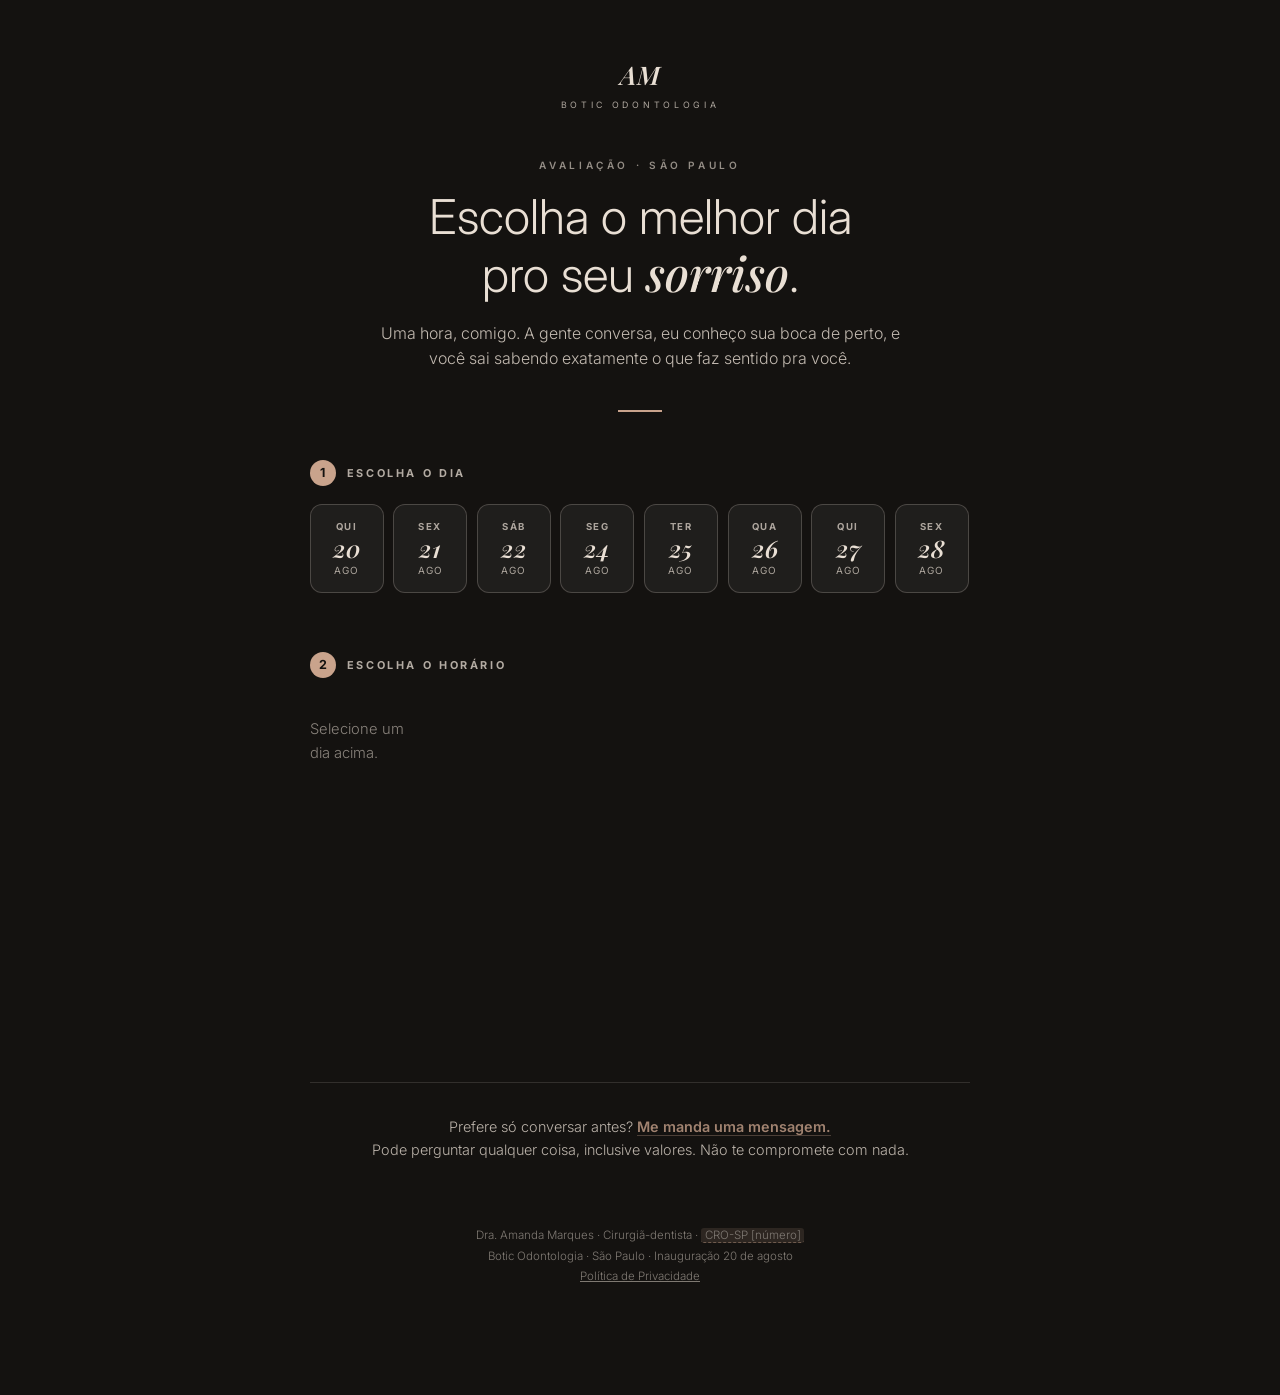
==== agendar/index.html @ 3bc46c70 "Add files via upload" ====
<!DOCTYPE html>
<html lang="pt-BR">
<head>
<meta charset="UTF-8">
<meta name="viewport" content="width=device-width, initial-scale=1.0">
<title>Agendar avaliação | Botic Odontologia</title>
<meta name="robots" content="noindex,nofollow">
<link rel="preconnect" href="https://fonts.googleapis.com">
<link rel="preconnect" href="https://fonts.gstatic.com" crossorigin>
<link href="https://fonts.googleapis.com/css2?family=Inter:wght@300;400;600;700&family=Playfair+Display:ital,wght@0,500;1,500;1,600&display=swap" rel="stylesheet">
<style>
:root{
  --nude:#EFE3DB; --olive:#656237; --olive-deep:#4C4A28; --cream:#E9DFD4; --cream-hi:#FBF6EF;
  --esp:#141210; --rose:#C9A38C; --brown:#7B5743;
  --sans:'Inter',-apple-system,system-ui,sans-serif; --serif:'Playfair Display',Georgia,serif;
}
*{margin:0;padding:0;box-sizing:border-box}
body{font-family:var(--sans);background:var(--esp);color:var(--cream);line-height:1.6;-webkit-font-smoothing:antialiased;min-height:100vh}

.wrap{max-width:840px;margin:0 auto;padding:6vh 7% 12vh}
.mono{font-family:var(--serif);font-style:italic;font-weight:600;font-size:1.6rem;text-align:center}
.mono small{display:block;font-family:var(--sans);font-style:normal;font-weight:400;font-size:.55rem;letter-spacing:.42em;text-transform:uppercase;margin-top:.2rem;opacity:.72}

.head{text-align:center;margin:5vh 0 1rem}
.eyebrow{font-size:.63rem;letter-spacing:.36em;text-transform:uppercase;font-weight:600;opacity:.6;margin-bottom:1rem}
h1{font-weight:300;font-size:clamp(1.9rem,5.4vw,3rem);line-height:1.15}
h1 i{font-family:var(--serif);font-style:italic;font-weight:500}
.sub{font-weight:300;font-size:1rem;opacity:.82;max-width:34em;margin:1.2rem auto 0}
.hr{width:44px;height:2px;background:var(--rose);border:none;margin:2.4rem auto}

/* ---- steps ---- */
.stepnum{display:flex;align-items:center;gap:.7rem;margin:3rem 0 1.1rem}
.stepnum b{width:26px;height:26px;border-radius:50%;background:var(--rose);color:var(--esp);display:flex;align-items:center;justify-content:center;font-size:.78rem;font-weight:700;flex-shrink:0}
.stepnum span{font-size:.68rem;letter-spacing:.24em;text-transform:uppercase;font-weight:700;opacity:.75}

/* ---- day picker ---- */
.days{display:flex;gap:.6rem;overflow-x:auto;padding-bottom:.7rem;scrollbar-width:thin}
.days::-webkit-scrollbar{height:4px}
.days::-webkit-scrollbar-thumb{background:rgba(201,163,140,.4);border-radius:4px}
.day{flex:0 0 auto;min-width:74px;padding:.85rem .5rem;border-radius:12px;border:1px solid rgba(233,223,212,.22);background:rgba(255,255,255,.05);text-align:center;cursor:pointer;transition:all .2s}
.day:hover{border-color:var(--rose);transform:translateY(-2px)}
.day.on{background:var(--rose);border-color:var(--rose);color:var(--esp)}
.day .dow{font-size:.6rem;letter-spacing:.16em;text-transform:uppercase;font-weight:700;opacity:.7}
.day .num{font-family:var(--serif);font-style:italic;font-size:1.5rem;font-weight:600;line-height:1.2}
.day .mon{font-size:.62rem;opacity:.7;text-transform:uppercase;letter-spacing:.1em}
.day.on .dow,.day.on .mon{opacity:.85}

/* ---- time slots ---- */
.times{display:grid;grid-template-columns:repeat(auto-fill,minmax(96px,1fr));gap:.6rem}
.slot{padding:.85rem .4rem;border-radius:10px;border:1px solid rgba(233,223,212,.22);background:rgba(255,255,255,.05);text-align:center;cursor:pointer;font-size:.92rem;font-weight:600;transition:all .2s}
.slot:hover{border-color:var(--rose);background:rgba(201,163,140,.14)}
.slot.on{background:var(--rose);border-color:var(--rose);color:var(--esp)}
.empty{opacity:.55;font-weight:300;font-size:.92rem;padding:1.4rem 0}

/* ---- confirm ---- */
.confirm{margin-top:2.6rem;border:1.5px solid var(--rose);border-radius:16px;padding:1.6rem;background:rgba(201,163,140,.08);opacity:0;transform:translateY(10px);transition:all .35s;pointer-events:none}
.confirm.on{opacity:1;transform:none;pointer-events:auto}
.confirm .lb{font-size:.63rem;letter-spacing:.24em;text-transform:uppercase;font-weight:700;opacity:.65;margin-bottom:.5rem}
.confirm .pick{font-family:var(--serif);font-style:italic;font-weight:600;font-size:1.5rem;color:var(--rose);margin-bottom:.4rem}
.confirm p{font-size:.88rem;font-weight:300;opacity:.85}
.btn{display:inline-flex;align-items:center;gap:.6rem;margin-top:1.4rem;padding:1.05rem 1.9rem;border-radius:999px;background:var(--rose);color:var(--esp);text-decoration:none;font-size:.8rem;letter-spacing:.14em;text-transform:uppercase;font-weight:700;transition:all .25s;border:none;cursor:pointer;font-family:var(--sans)}
.btn:hover{background:#d8b39d;transform:translateY(-2px)}
.btn svg{width:18px;height:18px}

.alt{margin-top:3.5rem;padding-top:2rem;border-top:1px solid rgba(233,223,212,.14);text-align:center}
.alt p{font-size:.9rem;font-weight:300;opacity:.78}
.alt a{color:var(--rose);font-weight:600;text-decoration:none;border-bottom:1px solid rgba(201,163,140,.4)}

footer{text-align:center;margin-top:4rem;font-size:.72rem;opacity:.5;font-weight:300;line-height:1.8}
footer a{color:inherit}
.pend{background:rgba(201,163,140,.28);border-bottom:1px dashed var(--rose);padding:0 .2rem;border-radius:3px}

@media(max-width:600px){
  .wrap{padding:5vh 6% 10vh}
  .times{grid-template-columns:repeat(auto-fill,minmax(80px,1fr))}
}
</style>
</head>
<body>
<div class="wrap">

  <div class="mono">AM<small>Botic Odontologia</small></div>

  <div class="head">
    <p class="eyebrow">Avaliação · São Paulo</p>
    <h1>Escolha o melhor dia<br>pro seu <i>sorriso</i>.</h1>
    <p class="sub">Uma hora, comigo. A gente conversa, eu conheço sua boca de perto, e você sai sabendo exatamente o que faz sentido pra você.</p>
  </div>

  <hr class="hr">

  <div class="stepnum"><b>1</b><span>Escolha o dia</span></div>
  <div class="days" id="days"></div>

  <div class="stepnum"><b>2</b><span>Escolha o horário</span></div>
  <div class="times" id="times"><p class="empty">Selecione um dia acima.</p></div>

  <div class="confirm" id="confirm">
    <p class="lb">Seu horário</p>
    <p class="pick" id="pick"></p>
    <p>Toque abaixo e o WhatsApp abre com esse horário já escrito. Eu confirmo com você em seguida, pessoalmente.</p>
    <button class="btn" id="go">
      <svg viewBox="0 0 24 24" fill="currentColor"><path d="M17.5 14.4c-.3-.2-1.7-.9-2-1-.3-.1-.5-.1-.7.1-.2.3-.7 1-.9 1.2-.2.2-.3.2-.6.1-.3-.2-1.2-.5-2.3-1.4-.9-.8-1.4-1.7-1.6-2-.2-.3 0-.5.1-.6l.5-.5c.1-.2.2-.3.3-.5 0-.2 0-.4-.1-.5 0-.2-.7-1.6-.9-2.2-.2-.6-.5-.5-.7-.5h-.6c-.2 0-.5.1-.8.4-.3.3-1 1-1 2.4s1.1 2.8 1.2 3c.2.2 2.1 3.2 5.1 4.5.7.3 1.3.5 1.7.6.7.2 1.4.2 1.9.1.6-.1 1.7-.7 2-1.4.2-.7.2-1.3.2-1.4-.1-.2-.3-.2-.5-.4M12 2a10 10 0 0 0-8.6 15.1L2 22l5-1.3A10 10 0 1 0 12 2m0 18.2c-1.6 0-3.2-.4-4.6-1.3l-.3-.2-3.1.8.8-3-.2-.3A8.2 8.2 0 1 1 12 20.2"/></svg>
      Confirmar no WhatsApp
    </button>
  </div>

  <div class="alt">
    <p>Prefere só conversar antes? <a id="justtalk" href="#">Me manda uma mensagem.</a><br>
    Pode perguntar qualquer coisa, inclusive valores. Não te compromete com nada.</p>
  </div>

  <footer>
    Dra. Amanda Marques · Cirurgiã-dentista · <span class="pend" id="crof">CRO-SP [número]</span><br>
    Botic Odontologia · São Paulo · Inauguração 20 de agosto<br>
    <a href="/politica-de-privacidade/">Política de Privacidade</a>
  </footer>

</div>

<script>
/* =======================================================================
   /agendar/  —  the one booking link Botic owns.

   Put THIS url everywhere: Instagram bio, WhatsApp, cards, Google Business.
   https://boticaestetica.com/agendar/     Never a raw vendor URL.

   HOW IT WORKS TODAY (no API needed):
     Patient picks day + time -> WhatsApp opens with that slot pre-written
     -> Amanda confirms by hand. A real, working funnel. Nobody books into
     a void, because a human always confirms.

   WHEN CLINICORP'S API IS LIVE:
     Only buildSlots() and the confirm handler change. Everything the
     patient sees stays identical. See clinicorp/ARCHITECTURE.md.
   ======================================================================= */
const CFG = {
  whatsapp:  "5511957876692",

  // First day the clinic can see patients. Doors open 20 Aug 2026.
  firstDay:  "2026-08-20",

  // How many days forward to offer.
  daysAhead: 24,

  // Working hours. 0=Sun ... 6=Sat.  [] = closed that day.
  hours: {
    1: ["09:00","10:00","11:00","14:00","15:00","16:00","17:00"], // seg
    2: ["09:00","10:00","11:00","14:00","15:00","16:00","17:00"], // ter
    3: ["09:00","10:00","11:00","14:00","15:00","16:00","17:00"], // qua
    4: ["09:00","10:00","11:00","14:00","15:00","16:00","17:00"], // qui
    5: ["09:00","10:00","11:00","14:00","15:00","16:00"],         // sex
    6: ["09:00","10:00","11:00"],                                 // sab
    0: []                                                          // dom - fechado
  },

  // Leave FALSE. Turning this on shows some slots as already taken, which
  // manufactures scarcity that isn't real. Once the clinic has actual
  // bookings the scarcity will be real - don't fake it before then.
  simulateBookedSlots: false
};

const DOW   = ["dom","seg","ter","qua","qui","sex","sáb"];
const MONTH = ["jan","fev","mar","abr","mai","jun","jul","ago","set","out","nov","dez"];
const DOWFULL = ["domingo","segunda","terça","quarta","quinta","sexta","sábado"];

let selDay = null, selTime = null;

/* ---- build the list of open days ---- */
function buildDays(){
  const out = [];
  const start = new Date(CFG.firstDay + "T00:00:00");
  for (let i = 0; i < CFG.daysAhead; i++){
    const d = new Date(start);
    d.setDate(start.getDate() + i);
    if ((CFG.hours[d.getDay()] || []).length) out.push(d);
  }
  return out;
}

/* ---- deterministic "taken" slots, stable across reloads (only if enabled) ---- */
function isTaken(d, t){
  if (!CFG.simulateBookedSlots) return false;
  const seed = d.getDate() * 31 + parseInt(t) * 7 + d.getMonth();
  return (seed % 5) === 0;
}

function renderDays(){
  const box = document.getElementById("days");
  box.innerHTML = "";
  buildDays().forEach(function(d){
    const el = document.createElement("div");
    el.className = "day";
    el.innerHTML = '<div class="dow">' + DOW[d.getDay()] + '</div>' +
                   '<div class="num">' + d.getDate() + '</div>' +
                   '<div class="mon">' + MONTH[d.getMonth()] + '</div>';
    el.onclick = function(){
      document.querySelectorAll(".day").forEach(function(x){ x.classList.remove("on"); });
      el.classList.add("on");
      selDay = d; selTime = null;
      renderTimes();
      updateConfirm();
    };
    box.appendChild(el);
  });
}

function renderTimes(){
  const box = document.getElementById("times");
  box.innerHTML = "";
  if (!selDay){ box.innerHTML = '<p class="empty">Selecione um dia acima.</p>'; return; }

  const open = (CFG.hours[selDay.getDay()] || []).filter(function(t){ return !isTaken(selDay, t); });
  if (!open.length){
    box.innerHTML = '<p class="empty">Esse dia lotou. Escolhe outro, ou me chama que a gente dá um jeito.</p>';
    return;
  }
  open.forEach(function(t){
    const el = document.createElement("div");
    el.className = "slot";
    el.textContent = t;
    el.onclick = function(){
      document.querySelectorAll(".slot").forEach(function(x){ x.classList.remove("on"); });
      el.classList.add("on");
      selTime = t;
      updateConfirm();
    };
    box.appendChild(el);
  });
}

function prettyPick(){
  if (!selDay || !selTime) return "";
  return DOWFULL[selDay.getDay()] + ", " + selDay.getDate() + " de " +
         ["janeiro","fevereiro","março","abril","maio","junho","julho",
          "agosto","setembro","outubro","novembro","dezembro"][selDay.getMonth()] +
         ", às " + selTime;
}

function updateConfirm(){
  const c = document.getElementById("confirm");
  if (selDay && selTime){
    document.getElementById("pick").textContent = prettyPick();
    c.classList.add("on");
  } else {
    c.classList.remove("on");
  }
}

/* ---- WhatsApp handoff. Source-tagged for the Monday scoreboard. ---- */
function waLink(msg){
  return "https://wa.me/" + CFG.whatsapp + "?text=" + encodeURIComponent(msg);
}

const src = new URLSearchParams(location.search).get("s") || "DIRETO";

document.getElementById("go").onclick = function(){
  if (!selDay || !selTime) return;
  const iso = selDay.toISOString().slice(0,10);
  const msg = "Oi Amanda! Quero agendar minha avaliação.\n\n" +
              "📅 " + prettyPick() + "\n\n" +
              "Vim pelo site. [SITE-AGENDAR-" + src + "|" + iso + " " + selTime + "]";
  window.open(waLink(msg), "_blank", "noopener");
};

document.getElementById("justtalk").href =
  waLink("Oi Amanda! Vim pelo site. SORRISO. Queria conversar antes de marcar. [SITE-AGENDAR-CONVERSA-" + src + "]");
document.getElementById("justtalk").target = "_blank";
document.getElementById("justtalk").rel = "noopener";

renderDays();
</script>
</body>
</html>
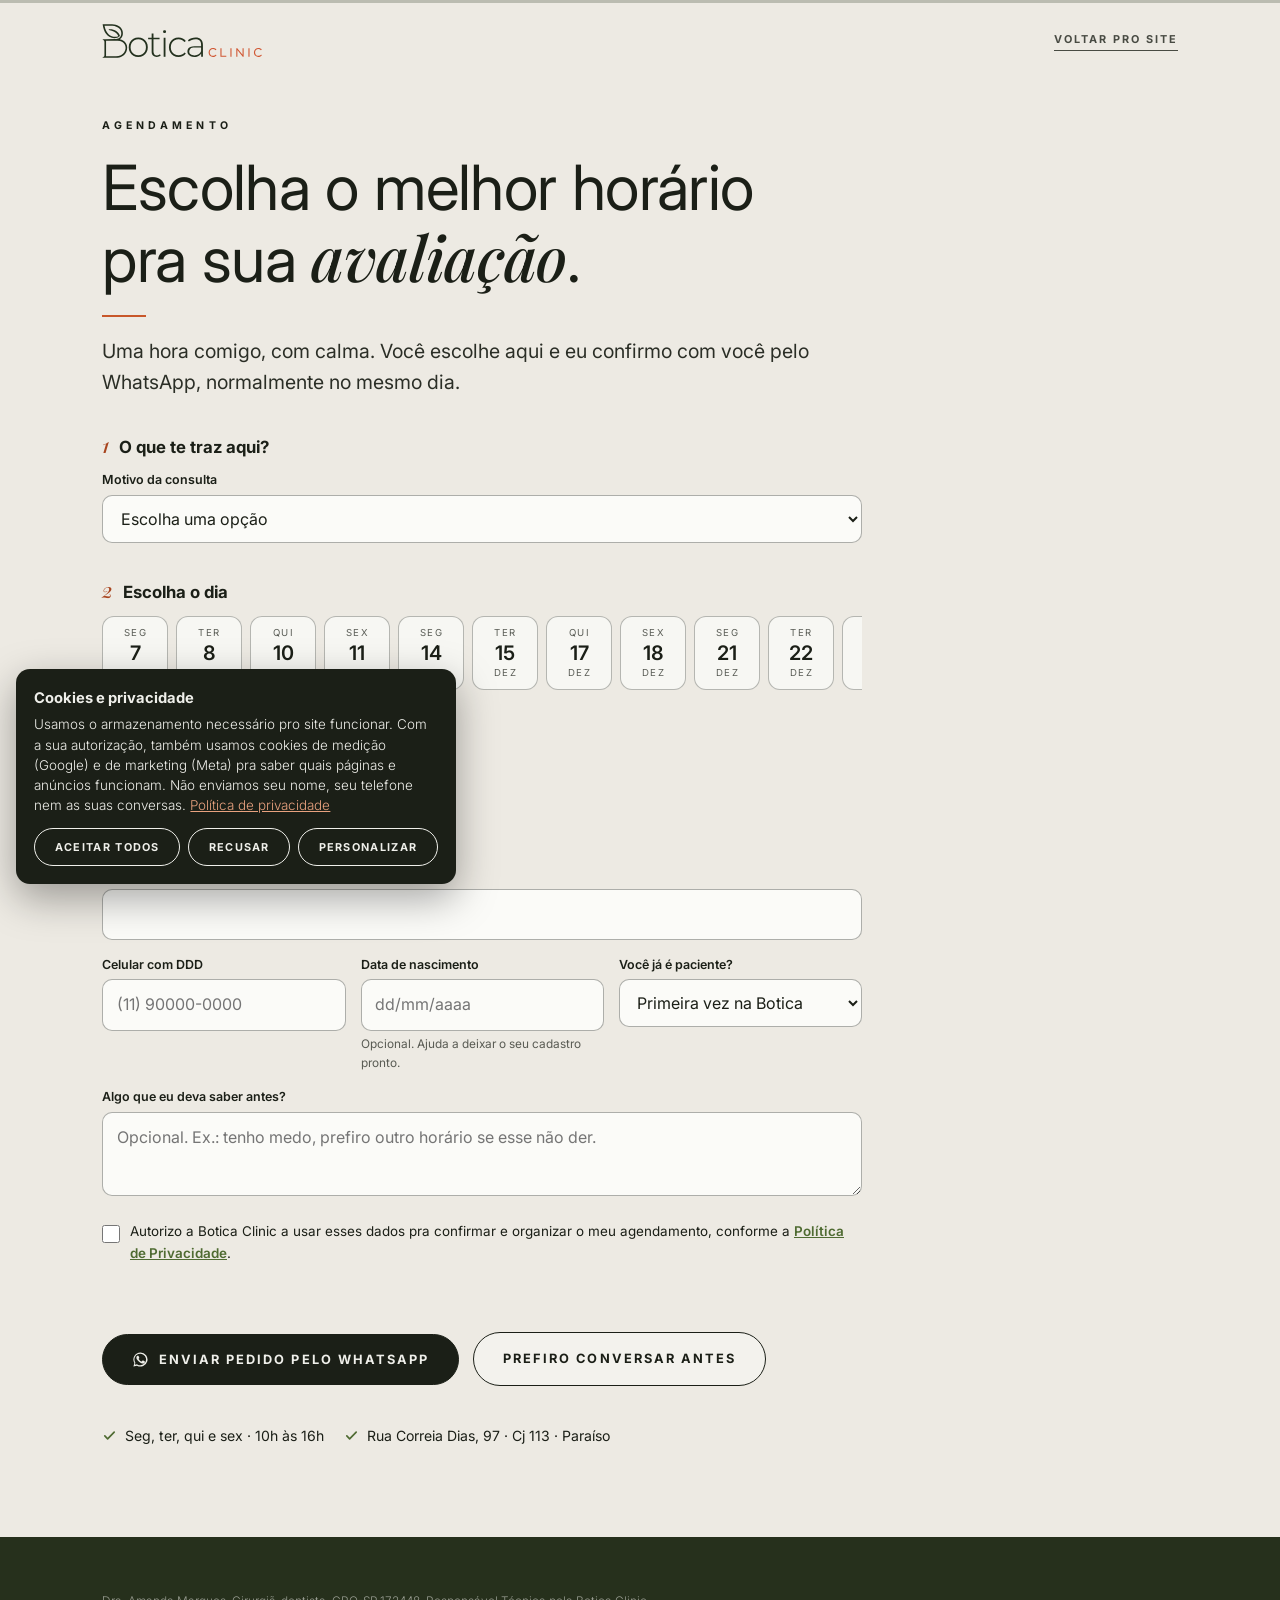
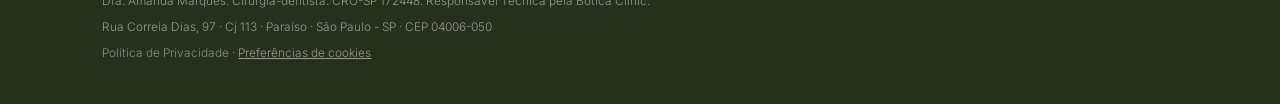
==== commit e09cd01a: "Site: novo logo, fotos, avaliações do Google e agendamento no site - Logo Botica Clinic (SVG) e foto" ====
--- a/agendar/index.html
+++ b/agendar/index.html
@@ -3,272 +3,264 @@
 <head>
 <meta charset="UTF-8">
 <meta name="viewport" content="width=device-width, initial-scale=1.0">
-<title>Agendar avaliação | Botic Odontologia</title>
+<title>Agendar avaliação | Botica Clinic</title>
+<meta name="description" content="Escolha o dia e o horário da sua avaliação na Botica Clinic, com a Dra. Amanda Marques, no Paraíso, São Paulo.">
 <meta name="robots" content="noindex,nofollow">
+<script>document.documentElement.className+=" js";setTimeout(function(){if(!window.Botica)document.documentElement.className=document.documentElement.className.replace(" js","")},2500);</script>
+<link rel="icon" type="image/svg+xml" href="/img/logo/botica-mark.svg">
+<link rel="apple-touch-icon" href="/img/logo/apple-touch-icon.png">
 <link rel="preconnect" href="https://fonts.googleapis.com">
 <link rel="preconnect" href="https://fonts.gstatic.com" crossorigin>
 <link href="https://fonts.googleapis.com/css2?family=Inter:wght@300;400;600;700&family=Playfair+Display:ital,wght@0,500;1,500;1,600&display=swap" rel="stylesheet">
-<style>
-:root{
-  --nude:#EFE3DB; --olive:#656237; --olive-deep:#4C4A28; --cream:#E9DFD4; --cream-hi:#FBF6EF;
-  --esp:#141210; --rose:#C9A38C; --brown:#7B5743;
-  --sans:'Inter',-apple-system,system-ui,sans-serif; --serif:'Playfair Display',Georgia,serif;
-}
-*{margin:0;padding:0;box-sizing:border-box}
-body{font-family:var(--sans);background:var(--esp);color:var(--cream);line-height:1.6;-webkit-font-smoothing:antialiased;min-height:100vh}
-
-.wrap{max-width:840px;margin:0 auto;padding:6vh 7% 12vh}
-.mono{font-family:var(--serif);font-style:italic;font-weight:600;font-size:1.6rem;text-align:center}
-.mono small{display:block;font-family:var(--sans);font-style:normal;font-weight:400;font-size:.55rem;letter-spacing:.42em;text-transform:uppercase;margin-top:.2rem;opacity:.72}
-
-.head{text-align:center;margin:5vh 0 1rem}
-.eyebrow{font-size:.63rem;letter-spacing:.36em;text-transform:uppercase;font-weight:600;opacity:.6;margin-bottom:1rem}
-h1{font-weight:300;font-size:clamp(1.9rem,5.4vw,3rem);line-height:1.15}
-h1 i{font-family:var(--serif);font-style:italic;font-weight:500}
-.sub{font-weight:300;font-size:1rem;opacity:.82;max-width:34em;margin:1.2rem auto 0}
-.hr{width:44px;height:2px;background:var(--rose);border:none;margin:2.4rem auto}
-
-/* ---- steps ---- */
-.stepnum{display:flex;align-items:center;gap:.7rem;margin:3rem 0 1.1rem}
-.stepnum b{width:26px;height:26px;border-radius:50%;background:var(--rose);color:var(--esp);display:flex;align-items:center;justify-content:center;font-size:.78rem;font-weight:700;flex-shrink:0}
-.stepnum span{font-size:.68rem;letter-spacing:.24em;text-transform:uppercase;font-weight:700;opacity:.75}
-
-/* ---- day picker ---- */
-.days{display:flex;gap:.6rem;overflow-x:auto;padding-bottom:.7rem;scrollbar-width:thin}
-.days::-webkit-scrollbar{height:4px}
-.days::-webkit-scrollbar-thumb{background:rgba(201,163,140,.4);border-radius:4px}
-.day{flex:0 0 auto;min-width:74px;padding:.85rem .5rem;border-radius:12px;border:1px solid rgba(233,223,212,.22);background:rgba(255,255,255,.05);text-align:center;cursor:pointer;transition:all .2s}
-.day:hover{border-color:var(--rose);transform:translateY(-2px)}
-.day.on{background:var(--rose);border-color:var(--rose);color:var(--esp)}
-.day .dow{font-size:.6rem;letter-spacing:.16em;text-transform:uppercase;font-weight:700;opacity:.7}
-.day .num{font-family:var(--serif);font-style:italic;font-size:1.5rem;font-weight:600;line-height:1.2}
-.day .mon{font-size:.62rem;opacity:.7;text-transform:uppercase;letter-spacing:.1em}
-.day.on .dow,.day.on .mon{opacity:.85}
-
-/* ---- time slots ---- */
-.times{display:grid;grid-template-columns:repeat(auto-fill,minmax(96px,1fr));gap:.6rem}
-.slot{padding:.85rem .4rem;border-radius:10px;border:1px solid rgba(233,223,212,.22);background:rgba(255,255,255,.05);text-align:center;cursor:pointer;font-size:.92rem;font-weight:600;transition:all .2s}
-.slot:hover{border-color:var(--rose);background:rgba(201,163,140,.14)}
-.slot.on{background:var(--rose);border-color:var(--rose);color:var(--esp)}
-.empty{opacity:.55;font-weight:300;font-size:.92rem;padding:1.4rem 0}
-
-/* ---- confirm ---- */
-.confirm{margin-top:2.6rem;border:1.5px solid var(--rose);border-radius:16px;padding:1.6rem;background:rgba(201,163,140,.08);opacity:0;transform:translateY(10px);transition:all .35s;pointer-events:none}
-.confirm.on{opacity:1;transform:none;pointer-events:auto}
-.confirm .lb{font-size:.63rem;letter-spacing:.24em;text-transform:uppercase;font-weight:700;opacity:.65;margin-bottom:.5rem}
-.confirm .pick{font-family:var(--serif);font-style:italic;font-weight:600;font-size:1.5rem;color:var(--rose);margin-bottom:.4rem}
-.confirm p{font-size:.88rem;font-weight:300;opacity:.85}
-.btn{display:inline-flex;align-items:center;gap:.6rem;margin-top:1.4rem;padding:1.05rem 1.9rem;border-radius:999px;background:var(--rose);color:var(--esp);text-decoration:none;font-size:.8rem;letter-spacing:.14em;text-transform:uppercase;font-weight:700;transition:all .25s;border:none;cursor:pointer;font-family:var(--sans)}
-.btn:hover{background:#d8b39d;transform:translateY(-2px)}
-.btn svg{width:18px;height:18px}
-
-.alt{margin-top:3.5rem;padding-top:2rem;border-top:1px solid rgba(233,223,212,.14);text-align:center}
-.alt p{font-size:.9rem;font-weight:300;opacity:.78}
-.alt a{color:var(--rose);font-weight:600;text-decoration:none;border-bottom:1px solid rgba(201,163,140,.4)}
-
-footer{text-align:center;margin-top:4rem;font-size:.72rem;opacity:.5;font-weight:300;line-height:1.8}
-footer a{color:inherit}
-.pend{background:rgba(201,163,140,.28);border-bottom:1px dashed var(--rose);padding:0 .2rem;border-radius:3px}
-
-@media(max-width:600px){
-  .wrap{padding:5vh 6% 10vh}
-  .times{grid-template-columns:repeat(auto-fill,minmax(80px,1fr))}
-}
-</style>
+<link rel="stylesheet" href="/css/botica.css">
+<!--
+  /agendar/  =  o link de agendamento que a Botica divulga (bio, WhatsApp, Google, anúncios).
+
+  COMO FUNCIONA HOJE
+    A pessoa escolhe motivo, dia e horário e preenche os dados AQUI no site.
+    O botão abre o WhatsApp com tudo escrito. A Amanda confirma e lança no Simples Dental.
+    Nenhum dado passa por servidor nosso: vai direto do celular da pessoa pro WhatsApp da clínica.
+
+  POR QUE NÃO GRAVA DIRETO NO SIMPLES DENTAL
+    O Simples Dental não tem API aberta (Central de Ajuda, artigo 2667300, atualizado em 12/08/2026)
+    e a página de agendamento deles bloqueia exibição dentro de outro site (X-Frame-Options: SAMEORIGIN).
+    Se o Simples Dental liberar API ou embed pro domínio da Botica, só este arquivo muda.
+
+  Horários oferecidos: BOTICA.agenda em /js/botica.js.
+-->
 </head>
-<body>
-<div class="wrap">
-
-  <div class="mono">AM<small>Botic Odontologia</small></div>
-
-  <div class="head">
-    <p class="eyebrow">Avaliação · São Paulo</p>
-    <h1>Escolha o melhor dia<br>pro seu <i>sorriso</i>.</h1>
-    <p class="sub">Uma hora, comigo. A gente conversa, eu conheço sua boca de perto, e você sai sabendo exatamente o que faz sentido pra você.</p>
+<body class="g-wall">
+<div class="topbar"><i id="prog"></i></div>
+
+<header class="topnav">
+  <a href="/homepagev2/" class="brandmark" aria-label="Botica Clinic, início"><img src="/img/logo/botica-horizontal.svg" alt="Botica Clinic" class="brandmark-img" width="160" height="34"></a>
+  <a class="back" href="/homepagev2/">Voltar pro site</a>
+</header>
+
+<main>
+<section class="g-wall pg-hero" id="inicio">
+  <div class="bk">
+    <p class="eyebrow">Agendamento</p>
+    <h1>Escolha o melhor horário pra sua <i>avaliação</i>.</h1>
+    <hr class="hr">
+    <p class="lead">Uma hora comigo, com calma. Você escolhe aqui e eu confirmo com você pelo WhatsApp, normalmente no mesmo dia.</p>
+
+    <form id="bk-form" novalidate>
+      <div class="bk-step">
+        <h2><b>1</b> O que te traz aqui?</h2>
+        <div class="bk-field">
+          <label for="bk-motivo">Motivo da consulta</label>
+          <select id="bk-motivo" name="motivo" required>
+            <option value="">Escolha uma opção</option>
+            <option>Avaliação e check-up</option>
+            <option>Limpeza</option>
+            <option>Clareamento</option>
+            <option>Lentes ou facetas</option>
+            <option>Botox e harmonização</option>
+            <option>Date Night (sexta)</option>
+            <option>Cirurgia ou extração</option>
+            <option>Implante ou prótese</option>
+            <option>Dor ou urgência</option>
+            <option>Outro</option>
+          </select>
+        </div>
+      </div>
+
+      <div class="bk-step">
+        <h2 id="bk-day-t"><b>2</b> Escolha o dia</h2>
+        <div class="bk-days" id="bk-days" role="group" aria-labelledby="bk-day-t"></div>
+      </div>
+
+      <div class="bk-step">
+        <h2 id="bk-slot-t"><b>3</b> Escolha o horário</h2>
+        <div class="bk-slots" id="bk-slots" role="group" aria-labelledby="bk-slot-t"><p class="bk-empty">Escolha um dia acima.</p></div>
+      </div>
+
+      <div class="bk-step">
+        <h2><b>4</b> Seus dados</h2>
+        <div class="bk-grid">
+          <div class="bk-field bk-full">
+            <label for="bk-nome">Nome completo</label>
+            <input id="bk-nome" name="nome" autocomplete="name" required>
+          </div>
+          <div class="bk-field">
+            <label for="bk-cel">Celular com DDD</label>
+            <input id="bk-cel" name="celular" type="tel" inputmode="tel" autocomplete="tel-national" placeholder="(11) 90000-0000" required>
+          </div>
+          <div class="bk-field">
+            <label for="bk-nasc">Data de nascimento</label>
+            <input id="bk-nasc" name="nascimento" inputmode="numeric" autocomplete="bday" placeholder="dd/mm/aaaa" maxlength="10">
+            <p class="hint">Opcional. Ajuda a deixar o seu cadastro pronto.</p>
+          </div>
+          <div class="bk-field">
+            <label for="bk-tipo">Você já é paciente?</label>
+            <select id="bk-tipo" name="tipo">
+              <option>Primeira vez na Botica</option>
+              <option>Já sou paciente</option>
+            </select>
+          </div>
+          <div class="bk-field bk-full">
+            <label for="bk-obs">Algo que eu deva saber antes?</label>
+            <textarea id="bk-obs" name="obs" maxlength="400" placeholder="Opcional. Ex.: tenho medo, prefiro outro horário se esse não der."></textarea>
+          </div>
+        </div>
+        <label class="bk-consent"><input type="checkbox" id="bk-ok" required><span>Autorizo a Botica Clinic a usar esses dados pra confirmar e organizar o meu agendamento, conforme a <a href="/politica-de-privacidade/">Política de Privacidade</a>.</span></label>
+      </div>
+
+      <p class="bk-error" id="bk-error" role="alert"></p>
+      <div class="ctarow" data-mbar-anchor>
+        <button type="submit" class="btn btn-p">
+          <svg viewBox="0 0 24 24" fill="currentColor" aria-hidden="true"><path d="M17.5 14.4c-.3-.2-1.7-.9-2-1-.3-.1-.5-.1-.7.1-.2.3-.7 1-.9 1.2-.2.2-.3.2-.6.1-.3-.2-1.2-.5-2.3-1.4-.9-.8-1.4-1.7-1.6-2-.2-.3 0-.5.1-.6l.5-.5c.1-.2.2-.3.3-.5 0-.2 0-.4-.1-.5 0-.2-.7-1.6-.9-2.2-.2-.6-.5-.5-.7-.5h-.6c-.2 0-.5.1-.8.4-.3.3-1 1-1 2.4s1.1 2.8 1.2 3c.2.2 2.1 3.2 5.1 4.5.7.3 1.3.5 1.7.6.7.2 1.4.2 1.9.1.6-.1 1.7-.7 2-1.4.2-.7.2-1.3.2-1.4-.1-.2-.3-.2-.5-.4M12 2a10 10 0 0 0-8.6 15.1L2 22l5-1.3A10 10 0 1 0 12 2m0 18.2c-1.6 0-3.2-.4-4.6-1.3l-.3-.2-3.1.8.8-3-.2-.3A8.2 8.2 0 1 1 12 20.2"/></svg>
+          Enviar pedido pelo WhatsApp
+        </button>
+        <a class="btn btn-s" data-wa-tag="SITE-AGENDAR-CONVERSA" data-wa-msg="SORRISO. Queria conversar antes de marcar." href="https://wa.me/5511970873407">Prefiro conversar antes</a>
+      </div>
+      <div class="bk-summary" id="bk-done" hidden>
+        <p><b>Pedido pronto.</b> O WhatsApp abriu com tudo escrito: é só tocar em enviar. Eu confirmo o horário com você por lá.</p>
+        <p style="margin-top:.5rem"><a id="bk-again" href="#" target="_blank" rel="noopener">O WhatsApp não abriu? Toque aqui.</a></p>
+      </div>
+    </form>
+
+    <ul class="trust" style="margin-top:2.4rem" aria-label="Informações">
+      <li><svg viewBox="0 0 16 16" aria-hidden="true"><path d="M3 8.5l3 3 7-7" fill="none" stroke="currentColor" stroke-width="1.8" stroke-linecap="round" stroke-linejoin="round"/></svg><span data-fill="horario">Seg, ter, qui e sex · 10h às 16h</span></li>
+      <li><svg viewBox="0 0 16 16" aria-hidden="true"><path d="M3 8.5l3 3 7-7" fill="none" stroke="currentColor" stroke-width="1.8" stroke-linecap="round" stroke-linejoin="round"/></svg><span data-fill="endereco">Rua Correia Dias, 97 · Cj 113 · Paraíso</span></li>
+    </ul>
   </div>
-
-  <hr class="hr">
-
-  <div class="stepnum"><b>1</b><span>Escolha o dia</span></div>
-  <div class="days" id="days"></div>
-
-  <div class="stepnum"><b>2</b><span>Escolha o horário</span></div>
-  <div class="times" id="times"><p class="empty">Selecione um dia acima.</p></div>
-
-  <div class="confirm" id="confirm">
-    <p class="lb">Seu horário</p>
-    <p class="pick" id="pick"></p>
-    <p>Toque abaixo e o WhatsApp abre com esse horário já escrito. Eu confirmo com você em seguida, pessoalmente.</p>
-    <button class="btn" id="go">
-      <svg viewBox="0 0 24 24" fill="currentColor"><path d="M17.5 14.4c-.3-.2-1.7-.9-2-1-.3-.1-.5-.1-.7.1-.2.3-.7 1-.9 1.2-.2.2-.3.2-.6.1-.3-.2-1.2-.5-2.3-1.4-.9-.8-1.4-1.7-1.6-2-.2-.3 0-.5.1-.6l.5-.5c.1-.2.2-.3.3-.5 0-.2 0-.4-.1-.5 0-.2-.7-1.6-.9-2.2-.2-.6-.5-.5-.7-.5h-.6c-.2 0-.5.1-.8.4-.3.3-1 1-1 2.4s1.1 2.8 1.2 3c.2.2 2.1 3.2 5.1 4.5.7.3 1.3.5 1.7.6.7.2 1.4.2 1.9.1.6-.1 1.7-.7 2-1.4.2-.7.2-1.3.2-1.4-.1-.2-.3-.2-.5-.4M12 2a10 10 0 0 0-8.6 15.1L2 22l5-1.3A10 10 0 1 0 12 2m0 18.2c-1.6 0-3.2-.4-4.6-1.3l-.3-.2-3.1.8.8-3-.2-.3A8.2 8.2 0 1 1 12 20.2"/></svg>
-      Confirmar no WhatsApp
-    </button>
+</section>
+</main>
+
+<footer>
+  <div class="legal" style="border-top:0;padding-top:0">
+    <p><span data-fill="rt">Dra. Amanda Marques</span>. Cirurgiã-dentista. <span data-fill="cro">CRO-SP 172448</span>. Responsável Técnica pela Botica Clinic.</p>
+    <p><span data-fill="endereco">Rua Correia Dias, 97 · Cj 113 · Paraíso</span> · <span data-fill="cidade">São Paulo - SP · CEP 04006-050</span></p>
+    <p><a href="/politica-de-privacidade/">Política de Privacidade</a> · <button type="button" data-consent-review>Preferências de cookies</button></p>
   </div>
-
-  <div class="alt">
-    <p>Prefere só conversar antes? <a id="justtalk" href="#">Me manda uma mensagem.</a><br>
-    Pode perguntar qualquer coisa, inclusive valores. Não te compromete com nada.</p>
-  </div>
-
-  <footer>
-    Dra. Amanda Marques · Cirurgiã-dentista · <span class="pend" id="crof">CRO-SP [número]</span><br>
-    Botic Odontologia · São Paulo · Inauguração 20 de agosto<br>
-    <a href="/politica-de-privacidade/">Política de Privacidade</a>
-  </footer>
-
-</div>
-
+</footer>
+
+<script src="/js/botica.js"></script>
 <script>
-/* =======================================================================
-   /agendar/  —  the one booking link Botic owns.
-
-   Put THIS url everywhere: Instagram bio, WhatsApp, cards, Google Business.
-   https://boticaestetica.com/agendar/     Never a raw vendor URL.
-
-   HOW IT WORKS TODAY (no API needed):
-     Patient picks day + time -> WhatsApp opens with that slot pre-written
-     -> Amanda confirms by hand. A real, working funnel. Nobody books into
-     a void, because a human always confirms.
-
-   WHEN CLINICORP'S API IS LIVE:
-     Only buildSlots() and the confirm handler change. Everything the
-     patient sees stays identical. See clinicorp/ARCHITECTURE.md.
-   ======================================================================= */
-const CFG = {
-  whatsapp:  "5511957876692",
-
-  // First day the clinic can see patients. Doors open 20 Aug 2026.
-  firstDay:  "2026-08-20",
-
-  // How many days forward to offer.
-  daysAhead: 24,
-
-  // Working hours. 0=Sun ... 6=Sat.  [] = closed that day.
-  hours: {
-    1: ["09:00","10:00","11:00","14:00","15:00","16:00","17:00"], // seg
-    2: ["09:00","10:00","11:00","14:00","15:00","16:00","17:00"], // ter
-    3: ["09:00","10:00","11:00","14:00","15:00","16:00","17:00"], // qua
-    4: ["09:00","10:00","11:00","14:00","15:00","16:00","17:00"], // qui
-    5: ["09:00","10:00","11:00","14:00","15:00","16:00"],         // sex
-    6: ["09:00","10:00","11:00"],                                 // sab
-    0: []                                                          // dom - fechado
-  },
-
-  // Leave FALSE. Turning this on shows some slots as already taken, which
-  // manufactures scarcity that isn't real. Once the clinic has actual
-  // bookings the scarcity will be real - don't fake it before then.
-  simulateBookedSlots: false
-};
-
-const DOW   = ["dom","seg","ter","qua","qui","sex","sáb"];
-const MONTH = ["jan","fev","mar","abr","mai","jun","jul","ago","set","out","nov","dez"];
-const DOWFULL = ["domingo","segunda","terça","quarta","quinta","sexta","sábado"];
-
-let selDay = null, selTime = null;
-
-/* ---- build the list of open days ---- */
-function buildDays(){
-  const out = [];
-  const start = new Date(CFG.firstDay + "T00:00:00");
-  for (let i = 0; i < CFG.daysAhead; i++){
-    const d = new Date(start);
-    d.setDate(start.getDate() + i);
-    if ((CFG.hours[d.getDay()] || []).length) out.push(d);
-  }
-  return out;
-}
-
-/* ---- deterministic "taken" slots, stable across reloads (only if enabled) ---- */
-function isTaken(d, t){
-  if (!CFG.simulateBookedSlots) return false;
-  const seed = d.getDate() * 31 + parseInt(t) * 7 + d.getMonth();
-  return (seed % 5) === 0;
-}
-
-function renderDays(){
-  const box = document.getElementById("days");
-  box.innerHTML = "";
-  buildDays().forEach(function(d){
-    const el = document.createElement("div");
-    el.className = "day";
-    el.innerHTML = '<div class="dow">' + DOW[d.getDay()] + '</div>' +
-                   '<div class="num">' + d.getDate() + '</div>' +
-                   '<div class="mon">' + MONTH[d.getMonth()] + '</div>';
-    el.onclick = function(){
-      document.querySelectorAll(".day").forEach(function(x){ x.classList.remove("on"); });
-      el.classList.add("on");
-      selDay = d; selTime = null;
-      renderTimes();
-      updateConfirm();
-    };
-    box.appendChild(el);
+(function () {
+  var B = window.BOTICA;
+  var DOW = ["dom", "seg", "ter", "qua", "qui", "sex", "sáb"];
+  var DOWFULL = ["domingo", "segunda", "terça", "quarta", "quinta", "sexta", "sábado"];
+  var MONTH = ["jan", "fev", "mar", "abr", "mai", "jun", "jul", "ago", "set", "out", "nov", "dez"];
+  var MONTHFULL = ["janeiro", "fevereiro", "março", "abril", "maio", "junho", "julho", "agosto", "setembro", "outubro", "novembro", "dezembro"];
+  var src = (new URLSearchParams(location.search).get("s") || "DIRETO").replace(/[^A-Z0-9_-]/gi, "").toUpperCase().slice(0, 40) || "DIRETO";
+  var sel = { day: null, time: null };
+  var $ = function (id) { return document.getElementById(id); };
+
+  // motivo pré-escolhido quando a pessoa vem de uma página de cuidado
+  var PRE = { LENTES: "Lentes ou facetas", CLAREAMENTO: "Clareamento", BOTOX: "Botox e harmonização", DATENIGHT: "Date Night (sexta)" };
+  Object.keys(PRE).forEach(function (k) { if (src.indexOf(k) > -1) $("bk-motivo").value = PRE[k]; });
+
+  function days() {
+    var out = [], d = new Date();
+    d.setHours(0, 0, 0, 0);
+    for (var i = 1; i <= (B.agenda.diasAFrente || 21); i++) {
+      var x = new Date(d);
+      x.setDate(d.getDate() + i);
+      if ((B.agenda.dias[x.getDay()] || []).length) out.push(x);
+    }
+    return out;
+  }
+  function renderDays() {
+    var box = $("bk-days");
+    box.innerHTML = "";
+    days().forEach(function (d) {
+      var b = document.createElement("button");
+      b.type = "button";
+      b.className = "bk-day";
+      b.setAttribute("aria-pressed", "false");
+      b.setAttribute("aria-label", DOWFULL[d.getDay()] + ", " + d.getDate() + " de " + MONTHFULL[d.getMonth()]);
+      b.innerHTML = "<small>" + DOW[d.getDay()] + "</small><strong>" + d.getDate() + "</strong><small>" + MONTH[d.getMonth()] + "</small>";
+      b.addEventListener("click", function () {
+        box.querySelectorAll(".bk-day").forEach(function (o) { o.setAttribute("aria-pressed", "false"); });
+        b.setAttribute("aria-pressed", "true");
+        sel.day = d; sel.time = null;
+        renderSlots();
+      });
+      box.appendChild(b);
+    });
+  }
+  function renderSlots() {
+    var box = $("bk-slots");
+    box.innerHTML = "";
+    (B.agenda.dias[sel.day.getDay()] || []).forEach(function (t) {
+      var b = document.createElement("button");
+      b.type = "button";
+      b.className = "bk-slot";
+      b.textContent = t;
+      b.setAttribute("aria-pressed", "false");
+      b.addEventListener("click", function () {
+        box.querySelectorAll(".bk-slot").forEach(function (o) { o.setAttribute("aria-pressed", "false"); });
+        b.setAttribute("aria-pressed", "true");
+        sel.time = t;
+      });
+      box.appendChild(b);
+    });
+  }
+
+  // máscaras leves
+  $("bk-cel").addEventListener("input", function (e) {
+    var v = e.target.value.replace(/\D/g, "").slice(0, 11);
+    if (v.length > 6) e.target.value = "(" + v.slice(0, 2) + ") " + v.slice(2, v.length - 4) + "-" + v.slice(-4);
+    else if (v.length > 2) e.target.value = "(" + v.slice(0, 2) + ") " + v.slice(2);
+    else e.target.value = v;
   });
-}
-
-function renderTimes(){
-  const box = document.getElementById("times");
-  box.innerHTML = "";
-  if (!selDay){ box.innerHTML = '<p class="empty">Selecione um dia acima.</p>'; return; }
-
-  const open = (CFG.hours[selDay.getDay()] || []).filter(function(t){ return !isTaken(selDay, t); });
-  if (!open.length){
-    box.innerHTML = '<p class="empty">Esse dia lotou. Escolhe outro, ou me chama que a gente dá um jeito.</p>';
-    return;
-  }
-  open.forEach(function(t){
-    const el = document.createElement("div");
-    el.className = "slot";
-    el.textContent = t;
-    el.onclick = function(){
-      document.querySelectorAll(".slot").forEach(function(x){ x.classList.remove("on"); });
-      el.classList.add("on");
-      selTime = t;
-      updateConfirm();
-    };
-    box.appendChild(el);
+  $("bk-nasc").addEventListener("input", function (e) {
+    var v = e.target.value.replace(/\D/g, "").slice(0, 8);
+    e.target.value = v.length > 4 ? v.slice(0, 2) + "/" + v.slice(2, 4) + "/" + v.slice(4) : v.length > 2 ? v.slice(0, 2) + "/" + v.slice(2) : v;
   });
-}
-
-function prettyPick(){
-  if (!selDay || !selTime) return "";
-  return DOWFULL[selDay.getDay()] + ", " + selDay.getDate() + " de " +
-         ["janeiro","fevereiro","março","abril","maio","junho","julho",
-          "agosto","setembro","outubro","novembro","dezembro"][selDay.getMonth()] +
-         ", às " + selTime;
-}
-
-function updateConfirm(){
-  const c = document.getElementById("confirm");
-  if (selDay && selTime){
-    document.getElementById("pick").textContent = prettyPick();
-    c.classList.add("on");
-  } else {
-    c.classList.remove("on");
-  }
-}
-
-/* ---- WhatsApp handoff. Source-tagged for the Monday scoreboard. ---- */
-function waLink(msg){
-  return "https://wa.me/" + CFG.whatsapp + "?text=" + encodeURIComponent(msg);
-}
-
-const src = new URLSearchParams(location.search).get("s") || "DIRETO";
-
-document.getElementById("go").onclick = function(){
-  if (!selDay || !selTime) return;
-  const iso = selDay.toISOString().slice(0,10);
-  const msg = "Oi Amanda! Quero agendar minha avaliação.\n\n" +
-              "📅 " + prettyPick() + "\n\n" +
-              "Vim pelo site. [SITE-AGENDAR-" + src + "|" + iso + " " + selTime + "]";
-  window.open(waLink(msg), "_blank", "noopener");
-};
-
-document.getElementById("justtalk").href =
-  waLink("Oi Amanda! Vim pelo site. SORRISO. Queria conversar antes de marcar. [SITE-AGENDAR-CONVERSA-" + src + "]");
-document.getElementById("justtalk").target = "_blank";
-document.getElementById("justtalk").rel = "noopener";
-
-renderDays();
+
+  function fail(msg, el) {
+    $("bk-error").textContent = msg;
+    if (el) el.focus();
+    return false;
+  }
+
+  $("bk-form").addEventListener("submit", function (e) {
+    e.preventDefault();
+    $("bk-error").textContent = "";
+    var motivo = $("bk-motivo").value;
+    var nome = $("bk-nome").value.trim();
+    var cel = $("bk-cel").value.replace(/\D/g, "");
+    var nasc = $("bk-nasc").value.trim();
+    if (!motivo) return fail("Escolha o motivo da consulta.", $("bk-motivo"));
+    if (!sel.day) return fail("Escolha um dia.", document.querySelector(".bk-day"));
+    if (!sel.time) return fail("Escolha um horário.", document.querySelector(".bk-slot"));
+    if (nome.split(/\s+/).length < 2) return fail("Escreve o seu nome completo.", $("bk-nome"));
+    if (cel.length < 10) return fail("Confere o celular com DDD.", $("bk-cel"));
+    if (nasc && !/^\d{2}\/\d{2}\/\d{4}$/.test(nasc)) return fail("Data de nascimento no formato dd/mm/aaaa.", $("bk-nasc"));
+    if (!$("bk-ok").checked) return fail("Pra enviar, marque a autorização de uso dos dados.", $("bk-ok"));
+
+    var iso = sel.day.getFullYear() + "-" + String(sel.day.getMonth() + 1).padStart(2, "0") + "-" + String(sel.day.getDate()).padStart(2, "0");
+    var quando = DOWFULL[sel.day.getDay()] + ", " + sel.day.getDate() + " de " + MONTHFULL[sel.day.getMonth()] + ", às " + sel.time;
+    var obs = $("bk-obs").value.trim();
+    var linhas = [
+      "Oi Amanda! Quero agendar pelo site.",
+      "",
+      "Dia: " + quando,
+      "Motivo: " + motivo,
+      "Nome: " + nome,
+      "Celular: " + $("bk-cel").value,
+      nasc ? "Nascimento: " + nasc : null,
+      $("bk-tipo").value,
+      obs ? "Obs.: " + obs : null,
+      "",
+      "[SITE-AGENDAR-" + src + "|" + iso + " " + sel.time + "]"
+    ].filter(function (l) { return l !== null; });
+    var url = Botica.waUrl(linhas.join("\n"));
+
+    Botica.track("booking_request", { wa_tag: "SITE-AGENDAR-" + src, booking_date: iso, booking_time: sel.time });
+    $("bk-again").href = url;
+    $("bk-done").hidden = false;
+    var w = window.open(url, "_blank");
+    if (w) { try { w.opener = null; } catch (err) {} }
+    else location.href = url;
+  });
+
+  renderDays();
+})();
 </script>
 </body>
 </html>
--- a/css/botica.css
+++ b/css/botica.css
@@ -0,0 +1,375 @@
+/* =====================================================================
+   Botica Clinic · sistema visual compartilhado
+   Usado pela home (/homepagev2/) e pelas páginas de cuidados (/cuidados/).
+   Um lugar só pra mudar cor, tipo e componente. Não duplicar em outra página:
+   o bug do Date Night escuro nasceu de duas folhas de estilo que divergiram.
+
+   Paleta v2, do leque de tintas da Botica:
+     terra  = Caramelo Picante      metro = Metrópole 224      verde = Verde Terapêutico
+   forest + ink são derivados (o leque não traz um escuro que carregue texto).
+   ===================================================================== */
+:root{
+  --terra:#C8572A; --terra-deep:#A8451F; --terra-soft:#E9A27F;
+  --wall:#EDEAE3;
+  --botanical-bg:url("/homepagev2/desktop-2400x1350.webp");
+  --metro:#EFEFEA; --metro-hi:#F7F7F3;
+  --verde:#7E9E4E; --verde-deep:#4F6B32;
+  --forest:#26301C;
+  --ink:#1B1F17;
+  --paper:#EFEFEA;
+  --nude:#EFE3DB;          /* chão do Date Night e do "Por que Botica" */
+  --brown:#7B5743;         /* 5.1:1 sobre nude, passa AA */
+  --brass:#A8834E;
+  --sans:'Inter',-apple-system,system-ui,sans-serif; --serif:'Playfair Display',Georgia,serif;
+}
+*{margin:0;padding:0;box-sizing:border-box}
+html{scroll-behavior:smooth}
+body{font-family:var(--sans);color:var(--ink);background:var(--forest);line-height:1.6;-webkit-font-smoothing:antialiased}
+img{max-width:100%;height:auto}
+[hidden]{display:none !important}
+section{padding:9vh 8% 10vh;position:relative}
+a:focus-visible,button:focus-visible{outline:2px solid var(--terra);outline-offset:3px}
+
+/* ---- chãos (um por seção, nunca misturados) ---- */
+.g-forest{background:var(--forest);color:var(--paper)}
+.g-metro{background:linear-gradient(180deg,var(--metro) 0%,var(--metro-hi) 100%);color:var(--ink)}
+.g-verde{background:var(--verde);color:var(--ink)}   /* tinta ESCURA: com tinta clara cai pra 2.3:1 */
+.g-nude{background:var(--nude);color:var(--ink)}
+.g-wall{background:var(--wall);color:var(--ink)}
+/* hero com o papel de parede floral do consultório */
+.g-terra{
+  background:
+    linear-gradient(180deg, rgba(237,234,227,0) 0%, rgba(237,234,227,0) 44%, rgba(237,234,227,.72) 82%, rgba(237,234,227,.94) 100%),
+    var(--botanical-bg) center top / cover no-repeat,
+    #EDEAE3;
+  color:var(--ink);
+}
+@media(max-width:1024px){ :root{ --botanical-bg:url("/homepagev2/tablet-1600x1200.webp"); } }
+@media(max-width:640px){
+  :root{ --botanical-bg:url("/homepagev2/mobile-1080x1920.webp"); }
+  .g-terra{ background:
+    linear-gradient(180deg, rgba(237,234,227,0) 0%, rgba(237,234,227,.45) 58%, rgba(237,234,227,.92) 100%),
+    var(--botanical-bg) center top / cover no-repeat,
+    #EDEAE3; }
+}
+
+/* ---- tipografia ---- */
+.eyebrow{font-size:.66rem;letter-spacing:.38em;text-transform:uppercase;font-weight:700;opacity:.7;margin-bottom:1.1rem}
+h1{font-weight:300;font-size:clamp(2.1rem,6.2vw,4.4rem);line-height:1.12;letter-spacing:-.01em}
+h1,h2{text-wrap:balance}
+h2{font-weight:300;font-size:clamp(1.7rem,4.6vw,3.1rem);line-height:1.15;margin-bottom:1.4rem}
+h1 b,h2 b{font-weight:700}
+h1 i,h2 i,h3 i,.si{font-family:var(--serif);font-style:italic;font-weight:500}
+.lead{font-size:clamp(1rem,2.1vw,1.22rem);font-weight:300;max-width:44em;opacity:.92}
+.g-terra .lead{font-size:clamp(1.15rem,2.4vw,1.42rem);font-weight:400;opacity:1}
+.hr{width:44px;height:2px;background:var(--terra);border:none;margin:1.6rem 0}
+.g-forest .hr{background:var(--metro)}
+.g-verde .hr{background:var(--ink)}
+.microcopy{font-size:.78rem;opacity:.75;margin-top:1rem;font-weight:300}
+.g-terra .microcopy{font-size:.92rem;font-weight:400;opacity:.9}
+.story p{font-size:clamp(.98rem,1.9vw,1.1rem);font-weight:300;max-width:44em;margin-bottom:1.05rem;opacity:.92}
+.pull{font-family:var(--serif);font-size:clamp(1.15rem,2.5vw,1.5rem);line-height:1.35;max-width:30em;margin:1.6rem 0 .4rem;padding-left:1.1rem;border-left:2px solid var(--brass)}
+.pull i{font-style:italic}
+
+/* ---- revelar no scroll. Só esconde quando o JS está rodando: sem JS, tudo aparece. ---- */
+.rv{transition:opacity .8s ease,transform .8s ease}
+.js .rv{opacity:0;transform:translateY(26px)}
+.js .rv.on{opacity:1;transform:none}
+@media(prefers-reduced-motion:reduce){.js .rv{opacity:1;transform:none;transition:none}}
+
+/* ---- botões ---- */
+.ctarow{display:flex;flex-wrap:wrap;gap:.9rem;margin-top:2.4rem;align-items:center}
+.btn{display:inline-flex;align-items:center;gap:.6rem;padding:1rem 1.8rem;border-radius:999px;font-family:var(--sans);font-size:.8rem;letter-spacing:.16em;text-transform:uppercase;font-weight:700;cursor:pointer;text-decoration:none;transition:all .25s;border:1px solid transparent;background:none;color:inherit}
+.btn-p{background:var(--terra);color:var(--metro);border-color:var(--terra)}
+.btn-p:hover{background:var(--terra-deep);border-color:var(--terra-deep);transform:translateY(-2px)}
+.g-terra .btn-p,.g-wall .btn-p{background:var(--ink);color:var(--metro);border-color:var(--ink)}
+.g-terra .btn-p:hover,.g-wall .btn-p:hover{background:var(--forest);border-color:var(--forest)}
+.btn-s{background:transparent;color:inherit;border-color:currentColor}
+.btn-s:hover{background:var(--verde);border-color:var(--verde);color:var(--paper)}
+.btn svg{width:17px;height:17px;flex-shrink:0}
+
+/* ---- intenção: chips acima do botão de WhatsApp ---- */
+.intent{margin-top:1.7rem;max-width:40em}
+.intent-label{font-size:.66rem;letter-spacing:.24em;text-transform:uppercase;font-weight:700;margin-bottom:.65rem}
+.intent-label>span:first-child{opacity:.72}
+.chips{display:flex;flex-wrap:wrap;gap:.45rem}
+.chip{font:inherit;cursor:pointer;padding:.5rem .95rem;border-radius:999px;border:1px solid rgba(27,31,23,.32);font-size:.84rem;font-weight:400;color:var(--ink);background:rgba(247,247,243,.72);transition:background .2s,color .2s,border-color .2s}
+.chip:hover{border-color:var(--ink)}
+.chip[aria-pressed="true"]{background:var(--ink);color:var(--metro);border-color:var(--ink)}
+.intent-hint{display:inline-block;margin-left:.6rem;font-size:.8rem;letter-spacing:0;text-transform:none;font-weight:400;opacity:.78}
+@media(max-width:640px){.intent-hint{display:block;margin:.35rem 0 0}}
+.intent + .ctarow{margin-top:1.3rem}
+
+/* ---- confiança: 3 fatos logo abaixo do CTA ---- */
+.trust{display:flex;flex-wrap:wrap;gap:.4rem 1.3rem;margin-top:1.3rem;list-style:none;font-size:.88rem;font-weight:400}
+.trust li{display:flex;align-items:center;gap:.45rem}
+.trust svg{width:15px;height:15px;color:var(--verde-deep);flex-shrink:0}
+.g-forest .trust svg{color:var(--verde)}
+
+/* ---- etiqueta de tinta (o nome da tinta do chão da seção) ---- */
+.tinta{position:absolute;top:clamp(1rem,3vh,1.6rem);right:8%;display:inline-flex;align-items:center;gap:.55rem;font-size:.56rem;letter-spacing:.22em;text-transform:uppercase;font-weight:600;opacity:.62;pointer-events:none}
+.tinta i{display:block;width:28px;height:14px;border-radius:2px;border:1px solid rgba(27,31,23,.3)}
+@media(max-width:640px){.tinta{right:7%;top:.9rem}}
+
+/* ---- cards, listas, passos ---- */
+.grid{display:grid;gap:1.1rem;margin-top:2rem}
+.cards2{grid-template-columns:repeat(auto-fit,minmax(min(100%,290px),1fr))}
+@media(min-width:620px){.cards6{grid-template-columns:repeat(2,minmax(0,1fr))}}
+@media(min-width:980px){.cards6,.cards3{grid-template-columns:repeat(3,minmax(0,1fr))}}
+.cards6 .card{display:flex;flex-direction:column}
+.cards6 .card h3{font-size:1.12rem}
+.cards6 .card .note{margin-top:.5rem}
+.cards6 .card .more{margin-top:auto;padding-top:.9rem;align-self:flex-start;border-bottom:0;text-decoration:underline}
+.card{border:1px solid rgba(38,48,28,.2);border-radius:14px;padding:1.6rem 1.5rem;background:rgba(255,255,255,.4)}
+.g-forest .card{background:rgba(255,255,255,.07);border-color:rgba(239,239,234,.22)}
+.g-verde .card{background:rgba(255,255,255,.3);border-color:rgba(27,31,23,.2)}
+.card h3{font-weight:700;font-size:1.04rem;margin-bottom:.55rem}
+.card p{font-size:.9rem;font-weight:300;opacity:.92}
+.card .note{font-size:.82rem;margin-top:.7rem;padding-top:.7rem;border-top:1px solid rgba(38,48,28,.18);opacity:.85}
+.g-forest .card .note{border-color:rgba(239,239,234,.2)}
+.g-verde .card .note{border-color:rgba(27,31,23,.18)}
+.more{display:inline-block;margin-top:.9rem;font-size:.7rem;letter-spacing:.16em;text-transform:uppercase;font-weight:700;color:inherit;text-decoration:none;border-bottom:1px solid currentColor;padding-bottom:.1rem;opacity:.9}
+.more:hover{opacity:1;color:var(--terra)}
+.g-forest .more:hover{color:var(--terra-soft)}
+.knum{font-family:var(--serif);font-style:italic;font-weight:600;font-size:2.1rem;line-height:1;display:block;margin-bottom:.45rem;color:var(--terra)}
+.g-forest .knum{color:var(--metro)}
+.g-verde .knum{color:var(--forest)}
+.blist{margin:1.8rem 0;display:grid;gap:.8rem;max-width:44em}
+.blist div,.blist li{display:flex;gap:.85rem;font-size:.97rem;font-weight:300}
+ul.blist{list-style:none}
+.blist div::before,.blist li::before{content:"—";color:var(--terra);font-weight:700;flex-shrink:0}
+.g-forest .blist div::before,.g-forest .blist li::before{color:var(--metro)}
+.g-verde .blist div::before,.g-verde .blist li::before{color:var(--forest)}
+.blist a{color:inherit}
+.steps{display:grid;grid-template-columns:repeat(auto-fit,minmax(min(100%,240px),1fr));gap:1.4rem;margin-top:2.2rem}
+.step{padding-top:1.2rem;border-top:2px solid var(--terra)}
+.g-forest .step{border-color:var(--metro)}
+.step .n{font-family:var(--serif);font-style:italic;font-size:1.5rem;color:var(--terra);display:block;margin-bottom:.3rem}
+.g-forest .step .n{color:var(--metro)}
+.step h3{font-size:1rem;font-weight:700;margin-bottom:.4rem}
+.step p{font-size:.89rem;font-weight:300;opacity:.92}
+
+/* ---- acordeão ---- */
+.acc{border:1px solid rgba(38,48,28,.24);border-radius:14px;margin-bottom:.8rem;overflow:hidden;background:rgba(255,255,255,.45);max-width:52em}
+.acc>button{all:unset;box-sizing:border-box;display:flex;justify-content:space-between;align-items:center;gap:1rem;width:100%;padding:1.15rem 1.3rem;cursor:pointer}
+.acc>button:focus-visible{outline:2px solid var(--terra);outline-offset:-3px;border-radius:14px}
+.acc>button h3{font-size:1rem;font-weight:700}
+.acc .chev{transition:transform .35s;color:var(--terra);flex-shrink:0;font-size:.8rem}
+.acc.open .chev{transform:rotate(180deg)}
+.acc .bd{max-height:0;overflow:hidden;transition:max-height .45s ease;padding:0 1.3rem}
+.acc.open .bd{max-height:1400px;padding:0 1.3rem 1.3rem}
+.acc .bd p{font-size:.92rem;font-weight:300;opacity:.92;margin-bottom:.7rem}
+.acc .bd p:last-child{margin-bottom:0}
+.acc .bd a{color:var(--verde-deep);font-weight:600}
+
+/* ---- info / endereço ---- */
+.inforow{display:grid;grid-template-columns:repeat(auto-fit,minmax(min(100%,260px),1fr));gap:1.6rem;margin-top:2rem}
+.info h3{font-size:.66rem;letter-spacing:.24em;text-transform:uppercase;font-weight:700;opacity:.65;margin-bottom:.6rem}
+.info p{font-size:1rem;font-weight:300}
+.pend{background:rgba(200,87,42,.22);border-bottom:1px dashed var(--terra);padding:0 .25rem;border-radius:3px}
+
+/* ---- WhatsApp flutuante (desktop) + barra fixa (celular) ---- */
+.float{position:fixed;bottom:20px;right:20px;z-index:80;display:inline-flex;align-items:center;gap:.55rem;padding:.9rem 1.35rem;border-radius:999px;background:var(--terra);color:var(--metro);text-decoration:none;font-size:.76rem;font-weight:700;letter-spacing:.12em;text-transform:uppercase;box-shadow:0 10px 30px rgba(27,31,23,.4);transition:transform .25s,background .25s}
+.float:hover{transform:translateY(-3px);background:var(--verde-deep)}
+.float svg{width:19px;height:19px}
+.mbar{display:none}
+@media(max-width:760px){
+  .float{display:none}
+  .mbar{position:fixed;left:0;right:0;bottom:0;z-index:90;display:flex;gap:.5rem;padding:.6rem .75rem calc(.6rem + env(safe-area-inset-bottom));background:rgba(247,247,243,.96);-webkit-backdrop-filter:blur(10px);backdrop-filter:blur(10px);border-top:1px solid rgba(27,31,23,.12);box-shadow:0 -8px 24px rgba(27,31,23,.12);transform:translateY(115%);transition:transform .3s ease}
+  .mbar.on{transform:none}
+  .mbar a{display:flex;align-items:center;justify-content:center;gap:.5rem;min-height:48px;border-radius:999px;text-decoration:none;font-size:.74rem;letter-spacing:.12em;text-transform:uppercase;font-weight:700}
+  .mbar a svg{width:18px;height:18px;flex-shrink:0}
+  .mbar .mbar-wa{flex:1 1 auto;background:var(--terra-deep);color:var(--metro)}
+  .mbar .mbar-sec{flex:0 0 auto;padding:0 1.15rem;border:1px solid rgba(27,31,23,.35);color:var(--ink)}
+  footer{padding-bottom:calc(4vh + 84px) !important}
+}
+@media(prefers-reduced-motion:reduce){.mbar{transition:none}}
+
+.topbar{position:fixed;top:0;left:0;right:0;height:3px;z-index:60;background:rgba(38,48,28,.25)}
+.topbar i{display:block;height:100%;width:0;background:var(--terra);transition:width .2s}
+
+/* ---- rodapé ---- */
+footer{background:var(--forest);color:var(--paper);padding:6vh 8% 4vh;font-size:.85rem;font-weight:300}
+footer .fgrid{display:grid;grid-template-columns:repeat(auto-fit,minmax(min(100%,190px),1fr));gap:2rem;margin-bottom:2.5rem}
+footer h4{font-size:.62rem;letter-spacing:.26em;text-transform:uppercase;font-weight:700;opacity:.6;margin-bottom:.8rem}
+footer a{color:var(--paper);text-decoration:none;opacity:.88}
+footer a:hover{color:var(--terra-soft)}
+footer p{opacity:.88;margin-bottom:.35rem}
+.legal{border-top:1px solid rgba(239,239,234,.18);padding-top:1.6rem;font-size:.74rem;opacity:.65;line-height:1.7}
+.legal button{font:inherit;color:inherit;background:none;border:0;text-decoration:underline;cursor:pointer;padding:0}
+
+.leque{display:flex;flex-wrap:wrap;align-items:center;gap:.6rem 1.3rem;margin:0 0 1.8rem;font-size:.74rem;opacity:.85}
+.leque .lq-t{flex-basis:100%;font-family:var(--serif);font-style:italic;font-size:.95rem;opacity:.9}
+.leque span{display:inline-flex;align-items:center;gap:.5rem}
+.leque i{display:block;width:24px;height:13px;border-radius:2px;border:1px solid rgba(239,239,234,.35)}
+
+/* ---- marca ---- */
+.brandlogo{display:flex;flex-direction:column;align-items:center;gap:.35rem;text-align:center}
+.brandlogo .sprig{width:24px;height:32px;display:block}
+.brandlogo .wm{font-family:var(--serif);font-size:1.9rem;line-height:1;letter-spacing:.01em;color:inherit}
+.brandlogo .wm span{display:block;font-family:var(--sans);font-weight:600;font-size:.52rem;letter-spacing:.44em;text-transform:uppercase;opacity:.72;margin-top:.3rem}
+.brandmark{display:inline-block;line-height:0}
+.brandmark-img{display:block;width:220px;height:auto}
+@media(max-width:640px){.brandmark-img{width:160px}}
+.flogo{display:block;width:190px;height:auto}
+
+/* ---- hero da home ---- */
+#inicio{padding-top:4vh}
+.hero-top{display:flex;flex-wrap:wrap;justify-content:space-between;align-items:center;gap:.6rem 1.5rem;margin-bottom:clamp(1.2rem,3vw,2.2rem)}
+.rt-line{font-size:.74rem;letter-spacing:.08em;font-weight:600;color:var(--ink)}
+/* véu de linho atrás do texto: contraste sobre o floral sem esconder o papel de parede */
+.g-terra>*{position:relative;z-index:1}
+.g-terra::before{content:"";position:absolute;inset:0;z-index:0;pointer-events:none;background:linear-gradient(90deg,rgba(237,234,227,.95) 0%,rgba(237,234,227,.9) 44%,rgba(237,234,227,.45) 70%,rgba(237,234,227,.05) 88%)}
+@media(max-width:859px){.g-terra::before{background:linear-gradient(180deg,rgba(237,234,227,.8) 0%,rgba(237,234,227,.9) 35%,rgba(237,234,227,.97) 100%)}}
+#inicio .eyebrow,#inicio .intent-label>span:first-child{opacity:1}
+#inicio h1{font-weight:400}
+#inicio .lead{font-weight:400}
+#inicio .chip{background:#F7F7F3;border-color:rgba(27,31,23,.45)}
+#inicio .btn-s{border-color:var(--ink);background:rgba(247,247,243,.7)}
+#inicio h1{font-size:clamp(2.1rem,5.4vw,3.9rem)}
+#inicio .hr{margin:1.2rem 0}
+@media(min-width:860px){.chip{font-size:.8rem;padding:.45rem .8rem}.chips{gap:.4rem}}
+.herogrid{display:grid;gap:clamp(1.4rem,4vw,3rem);align-items:center;margin-top:auto;padding-top:1vh}
+@media(min-width:860px){.herogrid{grid-template-columns:1.32fr .68fr}}
+.heroimg img{width:100%;max-width:360px;border-radius:16px;display:block;box-shadow:0 22px 55px rgba(74,52,42,.26);border:1px solid rgba(168,131,78,.45)}
+@media(min-width:860px){.heroimg img{margin-left:auto}}
+@media(max-width:859px){.heroimg img{max-width:280px;margin:1.2rem auto 0}}
+@media(prefers-reduced-motion:no-preference){
+  @keyframes kb{0%{transform:scale(1)}100%{transform:scale(1.055)}}
+  .heroimg img{animation:kb 20s ease-in-out infinite alternate;transform-origin:58% 38%}
+}
+/* texto + imagem. No celular a imagem fica DEPOIS do texto, pra não empilhar dois retratos seguidos. */
+.split{display:grid;gap:clamp(1.5rem,4vw,3.5rem);align-items:center}
+@media(min-width:860px){.split{grid-template-columns:1.08fr .8fr}}
+.simg img{width:100%;max-width:400px;border-radius:16px;display:block;box-shadow:0 20px 50px rgba(74,52,42,.22);border:1px solid rgba(168,131,78,.4)}
+@media(min-width:860px){.simg img{margin-left:auto}}
+@media(max-width:859px){.simg img{max-width:300px;margin:0 auto}}
+
+/* ---- rotina: as colunas da rotina de beleza ---- */
+.rotina{padding-top:8vh;padding-bottom:9vh}
+.rotina-grid{display:grid;gap:clamp(2.2rem,5vw,4rem);align-items:center}
+@media(min-width:900px){.rotina-grid{grid-template-columns:1fr 1fr}}
+.rotina .lead .rot-done{display:inline;opacity:0;transition:opacity .7s ease}
+.rotina.done .lead .rot-done{opacity:1}
+.cols{display:grid;grid-template-columns:repeat(6,minmax(0,1fr));gap:clamp(.4rem,2vw,1.1rem);align-items:end;max-width:540px;width:100%;justify-self:center}
+.col{display:flex;flex-direction:column;align-items:center;gap:.55rem;text-align:center;min-width:0}
+.col .bar{position:relative;display:block;width:100%;max-width:60px;height:clamp(150px,27vh,240px);border-radius:999px;overflow:hidden;background:rgba(239,239,234,.1);border:1.5px solid rgba(239,239,234,.2)}
+.col .bar i{position:absolute;left:0;right:0;bottom:0;height:100%;background:rgba(239,239,234,.8);border-radius:999px}
+.col b{font-weight:600;font-size:clamp(.6rem,1.7vw,.8rem);white-space:nowrap}
+.col small{font-size:.66rem;opacity:.6;line-height:1.3;min-height:2.6em}
+.col.sorriso .bar{border:1.5px dashed var(--terra-soft);background:transparent}
+.col.sorriso .bar i{height:calc(var(--p,0) * 100%);background:var(--terra);transition:height .1s linear}
+.col.sorriso b{font-family:var(--serif);font-style:italic;font-weight:500;font-size:clamp(.72rem,2vw,1rem);color:var(--terra-soft)}
+.col.sorriso small .s-done{display:none}
+.rotina.done .col.sorriso small .s-wait{display:none}
+.rotina.done .col.sorriso small .s-done{display:inline;color:var(--terra-soft);opacity:1}
+@media(max-width:560px){.col small{display:none}.col{gap:.45rem}}
+
+/* ---- avaliações do Google (2ª seção da home) ---- */
+.reviews-head{display:flex;flex-wrap:wrap;align-items:flex-end;justify-content:space-between;gap:1rem 2.5rem}
+.reviews-head h2{margin-bottom:0}
+.gscore{display:inline-flex;align-items:center;gap:.9rem;color:inherit;text-decoration:none;padding:.7rem 1.1rem;border:1px solid rgba(27,31,23,.2);border-radius:14px;background:rgba(255,255,255,.5)}
+.gscore:hover{border-color:var(--ink)}
+.gscore .num{font-family:var(--serif);font-size:2.6rem;line-height:1}
+.gscore .gcount{display:block;font-size:.8rem;font-weight:400}
+.stars{color:#9A7440;letter-spacing:.12em;font-size:1rem;line-height:1}
+.review{margin:0;display:flex;flex-direction:column;gap:.8rem}
+.review blockquote{font-size:.95rem;font-weight:300;line-height:1.6}
+.review figcaption{margin-top:auto;font-size:.72rem;letter-spacing:.14em;text-transform:uppercase;font-weight:700;opacity:.75}
+
+/* ---- Por que Botica ---- */
+.porque{max-width:40em;margin:0 auto;text-align:center}
+.porque .bmark{display:block;margin:0 auto 1.1rem;width:auto;height:52px}
+.porque p:not(.eyebrow){font-size:clamp(1rem,2vw,1.14rem);font-weight:300;margin:0 auto 1rem;max-width:36em}
+.porque .fecho{font-family:var(--serif);font-style:italic;font-size:clamp(1.25rem,2.8vw,1.7rem);color:var(--brown);margin-top:1.8rem;margin-bottom:.3rem}
+.porque .fecho-sub{font-size:.9rem;opacity:.8}
+
+/* ---- Date Night ---- */
+.duo-sec{padding-top:7vh;padding-bottom:7vh}
+.duo{display:grid;gap:1.1rem;max-width:1000px;margin:0 auto}
+@media(min-width:860px){.duo{grid-template-columns:minmax(0,1fr) 300px;align-items:stretch}}
+.dn{display:grid;grid-template-columns:128px minmax(0,1fr);gap:1.3rem;align-items:center;border:1.5px solid rgba(168,131,78,.55);border-radius:18px;padding:1.2rem;background:rgba(255,255,255,.55)}
+.dn img{display:block;width:128px;height:128px;border-radius:12px;object-fit:cover}
+.dn .eyebrow{margin-bottom:.4rem;font-size:.6rem}
+.dn h2{font-size:clamp(1.5rem,2.8vw,2rem);margin:0}
+.dn .tag{font-family:var(--serif);font-style:italic;font-size:1.02rem;color:var(--brown);margin:.1rem 0 .45rem}
+.dn .dn-body{font-size:.86rem;font-weight:300;line-height:1.5}
+.dn .ctarow,.vsq .ctarow{margin-top:.85rem}
+.dn .btn,.vsq .btn{padding:.7rem 1.15rem;font-size:.68rem}
+.vsq{background:var(--verde);color:var(--ink);border-radius:18px;padding:1.35rem 1.35rem 1.2rem;display:flex;flex-direction:column}
+@media(min-width:860px){.vsq{aspect-ratio:1/1}}
+.vsq .eyebrow{margin-bottom:.45rem;font-size:.6rem}
+.vsq h2{font-size:1.32rem;line-height:1.2;margin-bottom:.55rem}
+.vsq p:not(.eyebrow){font-size:.82rem;font-weight:400;line-height:1.5}
+.vsq .ctarow{margin-top:auto;padding-top:.8rem}
+.vsq .btn-p{background:var(--ink);border-color:var(--ink);color:var(--metro)}
+@media(max-width:560px){.dn{grid-template-columns:88px minmax(0,1fr);gap:.9rem;padding:1rem}.dn img{width:88px;height:88px}}
+
+/* ---- páginas de cuidados ---- */
+.urgente{margin-top:1.4rem;max-width:52em;padding:1rem 1.2rem;border:1px solid rgba(168,69,31,.45);border-left:3px solid var(--terra-deep);border-radius:10px;background:rgba(255,255,255,.5);font-size:.92rem}
+.urgente b{font-weight:700}
+.topnav{display:flex;justify-content:space-between;align-items:center;gap:1rem;padding:clamp(1rem,3vh,1.5rem) 8%;background:var(--wall);color:var(--ink)}
+.topnav .brandmark{margin:0}
+.topnav .brandmark-img{width:160px}
+.topnav .back{color:inherit;text-decoration:none;font-size:.68rem;letter-spacing:.18em;text-transform:uppercase;font-weight:700;opacity:.78;border-bottom:1px solid currentColor;padding-bottom:.1rem}
+.topnav .back:hover{opacity:1;color:var(--terra-deep)}
+.pg-hero{padding-top:6vh}
+.pg-hero h1{font-size:clamp(2rem,5.4vw,3.8rem);max-width:17em}
+.crumbs{font-size:.72rem;opacity:.7;margin-bottom:1.4rem}
+.crumbs a{color:inherit}
+.pro{display:flex;flex-wrap:wrap;gap:.2rem .6rem;align-items:baseline;margin-top:1.6rem;font-size:.92rem;padding:.9rem 1.1rem;border-left:2px solid var(--brass);background:rgba(255,255,255,.4);max-width:40em}
+.pro b{font-weight:700}
+.pro .pro-role{opacity:.85}
+.pro .pro-note{flex-basis:100%;font-size:.82rem;opacity:.75}
+.fit{display:grid;gap:1.1rem;grid-template-columns:repeat(auto-fit,minmax(min(100%,320px),1fr));margin-top:2rem}
+.fit .card h3{font-size:1.1rem;margin-bottom:.2rem}
+.fit .card .blist{margin:1rem 0 0}
+.fit .card .blist li{font-size:.93rem}
+.compare{display:grid;gap:1.1rem;grid-template-columns:repeat(auto-fit,minmax(min(100%,280px),1fr));margin-top:2rem}
+.related{display:flex;flex-wrap:wrap;gap:.6rem;margin-top:1.4rem}
+.related a{padding:.55rem 1rem;border-radius:999px;border:1px solid rgba(239,239,234,.35);color:var(--paper);text-decoration:none;font-size:.84rem}
+.related a:hover{background:rgba(239,239,234,.1)}
+
+@media(max-width:640px){
+  section{padding:7vh 7% 8vh}
+  #inicio{min-height:auto !important;padding-top:6vh;padding-bottom:8vh}
+  .herogrid{padding-top:2vh;gap:1.2rem}
+  h1,#inicio h1{font-size:clamp(2rem,8.5vw,2.6rem)}
+  h1 br{display:none}
+  h2{font-size:clamp(1.6rem,7vw,2.1rem)}
+  .lead{font-size:1rem}
+  .ctarow{gap:.7rem}
+  .ctarow .btn{flex:1 1 auto;justify-content:center;text-align:center}
+  .btn{padding:.95rem 1.2rem;font-size:.74rem}
+  .card{padding:1.3rem 1.25rem}
+  .chip{font-size:.8rem;padding:.48rem .85rem}
+  .trust{font-size:.84rem}
+}
+
+/* ---- /agendar/: pedido de horário no próprio site ---- */
+.bk{max-width:760px}
+.bk-step{margin-top:2.2rem}
+.bk-step h2{font-size:1.05rem;font-weight:700;margin-bottom:.8rem;display:flex;gap:.6rem;align-items:baseline}
+.bk-step h2 b{font-family:var(--serif);font-style:italic;font-weight:500;color:var(--terra-deep);font-size:1.3rem}
+.bk-days{display:flex;gap:.5rem;overflow-x:auto;padding-bottom:.4rem;scroll-snap-type:x mandatory}
+.bk-day,.bk-slot{font:inherit;cursor:pointer;border:1px solid rgba(27,31,23,.3);background:#F7F7F3;color:var(--ink);border-radius:12px;transition:background .2s,color .2s,border-color .2s}
+.bk-day{flex:0 0 auto;min-width:66px;padding:.55rem .4rem;text-align:center;scroll-snap-align:start}
+.bk-day small{display:block;font-size:.6rem;letter-spacing:.14em;text-transform:uppercase;opacity:.7}
+.bk-day strong{display:block;font-size:1.25rem;font-weight:600;line-height:1.2}
+.bk-slots{display:flex;flex-wrap:wrap;gap:.5rem}
+.bk-slot{padding:.6rem 1rem;font-size:.9rem}
+.bk-day[aria-pressed="true"],.bk-slot[aria-pressed="true"]{background:var(--ink);color:var(--metro);border-color:var(--ink)}
+.bk-day:hover,.bk-slot:hover{border-color:var(--ink)}
+.bk-grid{display:grid;gap:.9rem;grid-template-columns:repeat(auto-fit,minmax(min(100%,220px),1fr))}
+.bk-field label{display:block;font-size:.78rem;font-weight:600;margin-bottom:.3rem}
+.bk-field input,.bk-field select,.bk-field textarea{width:100%;font:inherit;font-size:1rem;padding:.75rem .85rem;border:1px solid rgba(27,31,23,.35);border-radius:10px;background:#FBFBF8;color:var(--ink)}
+.bk-field input:focus,.bk-field select:focus,.bk-field textarea:focus{outline:2px solid var(--terra);outline-offset:1px;border-color:transparent}
+.bk-field textarea{min-height:84px;resize:vertical}
+.bk-field .hint{font-size:.74rem;opacity:.7;margin-top:.25rem}
+.bk-full{grid-column:1/-1}
+.bk-consent{display:flex;gap:.6rem;align-items:flex-start;font-size:.84rem;margin-top:1.1rem}
+.bk-consent input{margin-top:.25rem;width:18px;height:18px;flex-shrink:0}
+.bk-error{color:#8E2F12;font-size:.86rem;margin-top:.8rem;min-height:1.2em}
+.bk-summary{margin-top:1.6rem;padding:1rem 1.1rem;border-left:2px solid var(--brass);background:rgba(255,255,255,.55);font-size:.92rem}
+.bk-empty{font-size:.9rem;opacity:.75}
+.bk-consent a{color:var(--verde-deep);font-weight:600}
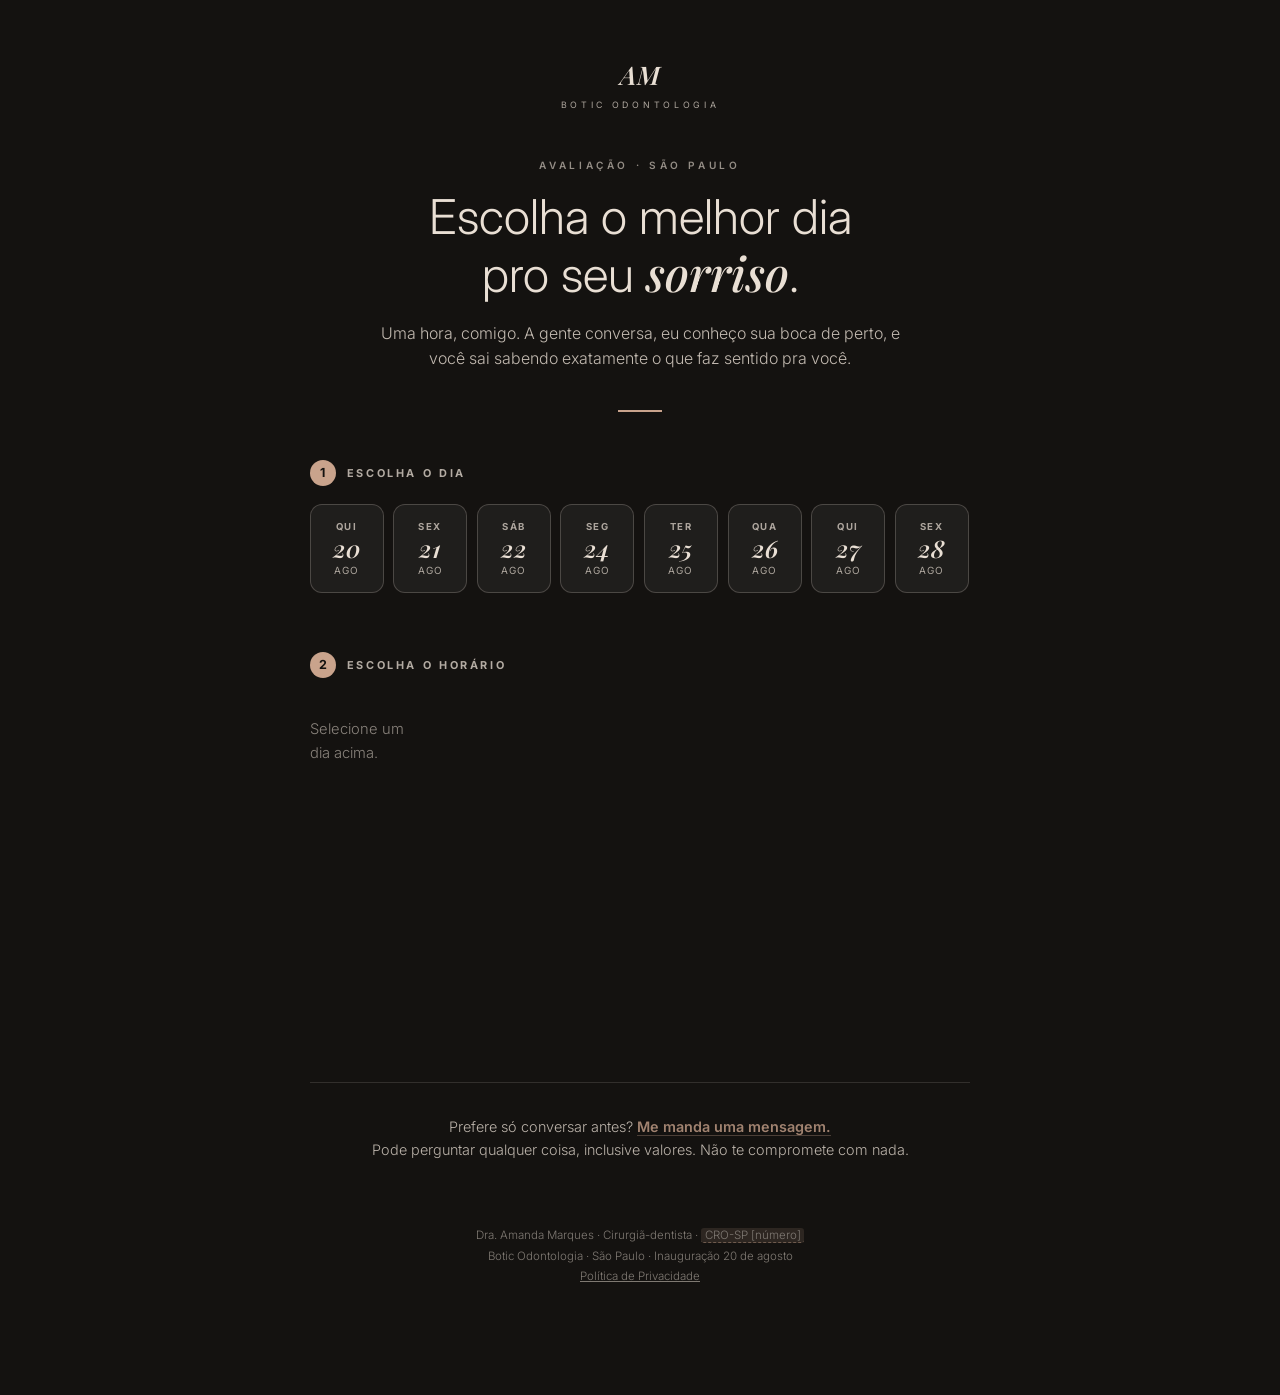
==== commit 018e8560: "Revert "Site: novo logo, fotos, avaliações do Google e agendamento no site" This reverts commit e09c" ====
--- a/agendar/index.html
+++ b/agendar/index.html
@@ -3,264 +3,272 @@
 <head>
 <meta charset="UTF-8">
 <meta name="viewport" content="width=device-width, initial-scale=1.0">
-<title>Agendar avaliação | Botica Clinic</title>
-<meta name="description" content="Escolha o dia e o horário da sua avaliação na Botica Clinic, com a Dra. Amanda Marques, no Paraíso, São Paulo.">
+<title>Agendar avaliação | Botic Odontologia</title>
 <meta name="robots" content="noindex,nofollow">
-<script>document.documentElement.className+=" js";setTimeout(function(){if(!window.Botica)document.documentElement.className=document.documentElement.className.replace(" js","")},2500);</script>
-<link rel="icon" type="image/svg+xml" href="/img/logo/botica-mark.svg">
-<link rel="apple-touch-icon" href="/img/logo/apple-touch-icon.png">
 <link rel="preconnect" href="https://fonts.googleapis.com">
 <link rel="preconnect" href="https://fonts.gstatic.com" crossorigin>
 <link href="https://fonts.googleapis.com/css2?family=Inter:wght@300;400;600;700&family=Playfair+Display:ital,wght@0,500;1,500;1,600&display=swap" rel="stylesheet">
-<link rel="stylesheet" href="/css/botica.css">
-<!--
-  /agendar/  =  o link de agendamento que a Botica divulga (bio, WhatsApp, Google, anúncios).
-
-  COMO FUNCIONA HOJE
-    A pessoa escolhe motivo, dia e horário e preenche os dados AQUI no site.
-    O botão abre o WhatsApp com tudo escrito. A Amanda confirma e lança no Simples Dental.
-    Nenhum dado passa por servidor nosso: vai direto do celular da pessoa pro WhatsApp da clínica.
-
-  POR QUE NÃO GRAVA DIRETO NO SIMPLES DENTAL
-    O Simples Dental não tem API aberta (Central de Ajuda, artigo 2667300, atualizado em 12/08/2026)
-    e a página de agendamento deles bloqueia exibição dentro de outro site (X-Frame-Options: SAMEORIGIN).
-    Se o Simples Dental liberar API ou embed pro domínio da Botica, só este arquivo muda.
-
-  Horários oferecidos: BOTICA.agenda em /js/botica.js.
--->
+<style>
+:root{
+  --nude:#EFE3DB; --olive:#656237; --olive-deep:#4C4A28; --cream:#E9DFD4; --cream-hi:#FBF6EF;
+  --esp:#141210; --rose:#C9A38C; --brown:#7B5743;
+  --sans:'Inter',-apple-system,system-ui,sans-serif; --serif:'Playfair Display',Georgia,serif;
+}
+*{margin:0;padding:0;box-sizing:border-box}
+body{font-family:var(--sans);background:var(--esp);color:var(--cream);line-height:1.6;-webkit-font-smoothing:antialiased;min-height:100vh}
+
+.wrap{max-width:840px;margin:0 auto;padding:6vh 7% 12vh}
+.mono{font-family:var(--serif);font-style:italic;font-weight:600;font-size:1.6rem;text-align:center}
+.mono small{display:block;font-family:var(--sans);font-style:normal;font-weight:400;font-size:.55rem;letter-spacing:.42em;text-transform:uppercase;margin-top:.2rem;opacity:.72}
+
+.head{text-align:center;margin:5vh 0 1rem}
+.eyebrow{font-size:.63rem;letter-spacing:.36em;text-transform:uppercase;font-weight:600;opacity:.6;margin-bottom:1rem}
+h1{font-weight:300;font-size:clamp(1.9rem,5.4vw,3rem);line-height:1.15}
+h1 i{font-family:var(--serif);font-style:italic;font-weight:500}
+.sub{font-weight:300;font-size:1rem;opacity:.82;max-width:34em;margin:1.2rem auto 0}
+.hr{width:44px;height:2px;background:var(--rose);border:none;margin:2.4rem auto}
+
+/* ---- steps ---- */
+.stepnum{display:flex;align-items:center;gap:.7rem;margin:3rem 0 1.1rem}
+.stepnum b{width:26px;height:26px;border-radius:50%;background:var(--rose);color:var(--esp);display:flex;align-items:center;justify-content:center;font-size:.78rem;font-weight:700;flex-shrink:0}
+.stepnum span{font-size:.68rem;letter-spacing:.24em;text-transform:uppercase;font-weight:700;opacity:.75}
+
+/* ---- day picker ---- */
+.days{display:flex;gap:.6rem;overflow-x:auto;padding-bottom:.7rem;scrollbar-width:thin}
+.days::-webkit-scrollbar{height:4px}
+.days::-webkit-scrollbar-thumb{background:rgba(201,163,140,.4);border-radius:4px}
+.day{flex:0 0 auto;min-width:74px;padding:.85rem .5rem;border-radius:12px;border:1px solid rgba(233,223,212,.22);background:rgba(255,255,255,.05);text-align:center;cursor:pointer;transition:all .2s}
+.day:hover{border-color:var(--rose);transform:translateY(-2px)}
+.day.on{background:var(--rose);border-color:var(--rose);color:var(--esp)}
+.day .dow{font-size:.6rem;letter-spacing:.16em;text-transform:uppercase;font-weight:700;opacity:.7}
+.day .num{font-family:var(--serif);font-style:italic;font-size:1.5rem;font-weight:600;line-height:1.2}
+.day .mon{font-size:.62rem;opacity:.7;text-transform:uppercase;letter-spacing:.1em}
+.day.on .dow,.day.on .mon{opacity:.85}
+
+/* ---- time slots ---- */
+.times{display:grid;grid-template-columns:repeat(auto-fill,minmax(96px,1fr));gap:.6rem}
+.slot{padding:.85rem .4rem;border-radius:10px;border:1px solid rgba(233,223,212,.22);background:rgba(255,255,255,.05);text-align:center;cursor:pointer;font-size:.92rem;font-weight:600;transition:all .2s}
+.slot:hover{border-color:var(--rose);background:rgba(201,163,140,.14)}
+.slot.on{background:var(--rose);border-color:var(--rose);color:var(--esp)}
+.empty{opacity:.55;font-weight:300;font-size:.92rem;padding:1.4rem 0}
+
+/* ---- confirm ---- */
+.confirm{margin-top:2.6rem;border:1.5px solid var(--rose);border-radius:16px;padding:1.6rem;background:rgba(201,163,140,.08);opacity:0;transform:translateY(10px);transition:all .35s;pointer-events:none}
+.confirm.on{opacity:1;transform:none;pointer-events:auto}
+.confirm .lb{font-size:.63rem;letter-spacing:.24em;text-transform:uppercase;font-weight:700;opacity:.65;margin-bottom:.5rem}
+.confirm .pick{font-family:var(--serif);font-style:italic;font-weight:600;font-size:1.5rem;color:var(--rose);margin-bottom:.4rem}
+.confirm p{font-size:.88rem;font-weight:300;opacity:.85}
+.btn{display:inline-flex;align-items:center;gap:.6rem;margin-top:1.4rem;padding:1.05rem 1.9rem;border-radius:999px;background:var(--rose);color:var(--esp);text-decoration:none;font-size:.8rem;letter-spacing:.14em;text-transform:uppercase;font-weight:700;transition:all .25s;border:none;cursor:pointer;font-family:var(--sans)}
+.btn:hover{background:#d8b39d;transform:translateY(-2px)}
+.btn svg{width:18px;height:18px}
+
+.alt{margin-top:3.5rem;padding-top:2rem;border-top:1px solid rgba(233,223,212,.14);text-align:center}
+.alt p{font-size:.9rem;font-weight:300;opacity:.78}
+.alt a{color:var(--rose);font-weight:600;text-decoration:none;border-bottom:1px solid rgba(201,163,140,.4)}
+
+footer{text-align:center;margin-top:4rem;font-size:.72rem;opacity:.5;font-weight:300;line-height:1.8}
+footer a{color:inherit}
+.pend{background:rgba(201,163,140,.28);border-bottom:1px dashed var(--rose);padding:0 .2rem;border-radius:3px}
+
+@media(max-width:600px){
+  .wrap{padding:5vh 6% 10vh}
+  .times{grid-template-columns:repeat(auto-fill,minmax(80px,1fr))}
+}
+</style>
 </head>
-<body class="g-wall">
-<div class="topbar"><i id="prog"></i></div>
-
-<header class="topnav">
-  <a href="/homepagev2/" class="brandmark" aria-label="Botica Clinic, início"><img src="/img/logo/botica-horizontal.svg" alt="Botica Clinic" class="brandmark-img" width="160" height="34"></a>
-  <a class="back" href="/homepagev2/">Voltar pro site</a>
-</header>
-
-<main>
-<section class="g-wall pg-hero" id="inicio">
-  <div class="bk">
-    <p class="eyebrow">Agendamento</p>
-    <h1>Escolha o melhor horário pra sua <i>avaliação</i>.</h1>
-    <hr class="hr">
-    <p class="lead">Uma hora comigo, com calma. Você escolhe aqui e eu confirmo com você pelo WhatsApp, normalmente no mesmo dia.</p>
-
-    <form id="bk-form" novalidate>
-      <div class="bk-step">
-        <h2><b>1</b> O que te traz aqui?</h2>
-        <div class="bk-field">
-          <label for="bk-motivo">Motivo da consulta</label>
-          <select id="bk-motivo" name="motivo" required>
-            <option value="">Escolha uma opção</option>
-            <option>Avaliação e check-up</option>
-            <option>Limpeza</option>
-            <option>Clareamento</option>
-            <option>Lentes ou facetas</option>
-            <option>Botox e harmonização</option>
-            <option>Date Night (sexta)</option>
-            <option>Cirurgia ou extração</option>
-            <option>Implante ou prótese</option>
-            <option>Dor ou urgência</option>
-            <option>Outro</option>
-          </select>
-        </div>
-      </div>
-
-      <div class="bk-step">
-        <h2 id="bk-day-t"><b>2</b> Escolha o dia</h2>
-        <div class="bk-days" id="bk-days" role="group" aria-labelledby="bk-day-t"></div>
-      </div>
-
-      <div class="bk-step">
-        <h2 id="bk-slot-t"><b>3</b> Escolha o horário</h2>
-        <div class="bk-slots" id="bk-slots" role="group" aria-labelledby="bk-slot-t"><p class="bk-empty">Escolha um dia acima.</p></div>
-      </div>
-
-      <div class="bk-step">
-        <h2><b>4</b> Seus dados</h2>
-        <div class="bk-grid">
-          <div class="bk-field bk-full">
-            <label for="bk-nome">Nome completo</label>
-            <input id="bk-nome" name="nome" autocomplete="name" required>
-          </div>
-          <div class="bk-field">
-            <label for="bk-cel">Celular com DDD</label>
-            <input id="bk-cel" name="celular" type="tel" inputmode="tel" autocomplete="tel-national" placeholder="(11) 90000-0000" required>
-          </div>
-          <div class="bk-field">
-            <label for="bk-nasc">Data de nascimento</label>
-            <input id="bk-nasc" name="nascimento" inputmode="numeric" autocomplete="bday" placeholder="dd/mm/aaaa" maxlength="10">
-            <p class="hint">Opcional. Ajuda a deixar o seu cadastro pronto.</p>
-          </div>
-          <div class="bk-field">
-            <label for="bk-tipo">Você já é paciente?</label>
-            <select id="bk-tipo" name="tipo">
-              <option>Primeira vez na Botica</option>
-              <option>Já sou paciente</option>
-            </select>
-          </div>
-          <div class="bk-field bk-full">
-            <label for="bk-obs">Algo que eu deva saber antes?</label>
-            <textarea id="bk-obs" name="obs" maxlength="400" placeholder="Opcional. Ex.: tenho medo, prefiro outro horário se esse não der."></textarea>
-          </div>
-        </div>
-        <label class="bk-consent"><input type="checkbox" id="bk-ok" required><span>Autorizo a Botica Clinic a usar esses dados pra confirmar e organizar o meu agendamento, conforme a <a href="/politica-de-privacidade/">Política de Privacidade</a>.</span></label>
-      </div>
-
-      <p class="bk-error" id="bk-error" role="alert"></p>
-      <div class="ctarow" data-mbar-anchor>
-        <button type="submit" class="btn btn-p">
-          <svg viewBox="0 0 24 24" fill="currentColor" aria-hidden="true"><path d="M17.5 14.4c-.3-.2-1.7-.9-2-1-.3-.1-.5-.1-.7.1-.2.3-.7 1-.9 1.2-.2.2-.3.2-.6.1-.3-.2-1.2-.5-2.3-1.4-.9-.8-1.4-1.7-1.6-2-.2-.3 0-.5.1-.6l.5-.5c.1-.2.2-.3.3-.5 0-.2 0-.4-.1-.5 0-.2-.7-1.6-.9-2.2-.2-.6-.5-.5-.7-.5h-.6c-.2 0-.5.1-.8.4-.3.3-1 1-1 2.4s1.1 2.8 1.2 3c.2.2 2.1 3.2 5.1 4.5.7.3 1.3.5 1.7.6.7.2 1.4.2 1.9.1.6-.1 1.7-.7 2-1.4.2-.7.2-1.3.2-1.4-.1-.2-.3-.2-.5-.4M12 2a10 10 0 0 0-8.6 15.1L2 22l5-1.3A10 10 0 1 0 12 2m0 18.2c-1.6 0-3.2-.4-4.6-1.3l-.3-.2-3.1.8.8-3-.2-.3A8.2 8.2 0 1 1 12 20.2"/></svg>
-          Enviar pedido pelo WhatsApp
-        </button>
-        <a class="btn btn-s" data-wa-tag="SITE-AGENDAR-CONVERSA" data-wa-msg="SORRISO. Queria conversar antes de marcar." href="https://wa.me/5511970873407">Prefiro conversar antes</a>
-      </div>
-      <div class="bk-summary" id="bk-done" hidden>
-        <p><b>Pedido pronto.</b> O WhatsApp abriu com tudo escrito: é só tocar em enviar. Eu confirmo o horário com você por lá.</p>
-        <p style="margin-top:.5rem"><a id="bk-again" href="#" target="_blank" rel="noopener">O WhatsApp não abriu? Toque aqui.</a></p>
-      </div>
-    </form>
-
-    <ul class="trust" style="margin-top:2.4rem" aria-label="Informações">
-      <li><svg viewBox="0 0 16 16" aria-hidden="true"><path d="M3 8.5l3 3 7-7" fill="none" stroke="currentColor" stroke-width="1.8" stroke-linecap="round" stroke-linejoin="round"/></svg><span data-fill="horario">Seg, ter, qui e sex · 10h às 16h</span></li>
-      <li><svg viewBox="0 0 16 16" aria-hidden="true"><path d="M3 8.5l3 3 7-7" fill="none" stroke="currentColor" stroke-width="1.8" stroke-linecap="round" stroke-linejoin="round"/></svg><span data-fill="endereco">Rua Correia Dias, 97 · Cj 113 · Paraíso</span></li>
-    </ul>
+<body>
+<div class="wrap">
+
+  <div class="mono">AM<small>Botic Odontologia</small></div>
+
+  <div class="head">
+    <p class="eyebrow">Avaliação · São Paulo</p>
+    <h1>Escolha o melhor dia<br>pro seu <i>sorriso</i>.</h1>
+    <p class="sub">Uma hora, comigo. A gente conversa, eu conheço sua boca de perto, e você sai sabendo exatamente o que faz sentido pra você.</p>
   </div>
-</section>
-</main>
-
-<footer>
-  <div class="legal" style="border-top:0;padding-top:0">
-    <p><span data-fill="rt">Dra. Amanda Marques</span>. Cirurgiã-dentista. <span data-fill="cro">CRO-SP 172448</span>. Responsável Técnica pela Botica Clinic.</p>
-    <p><span data-fill="endereco">Rua Correia Dias, 97 · Cj 113 · Paraíso</span> · <span data-fill="cidade">São Paulo - SP · CEP 04006-050</span></p>
-    <p><a href="/politica-de-privacidade/">Política de Privacidade</a> · <button type="button" data-consent-review>Preferências de cookies</button></p>
+
+  <hr class="hr">
+
+  <div class="stepnum"><b>1</b><span>Escolha o dia</span></div>
+  <div class="days" id="days"></div>
+
+  <div class="stepnum"><b>2</b><span>Escolha o horário</span></div>
+  <div class="times" id="times"><p class="empty">Selecione um dia acima.</p></div>
+
+  <div class="confirm" id="confirm">
+    <p class="lb">Seu horário</p>
+    <p class="pick" id="pick"></p>
+    <p>Toque abaixo e o WhatsApp abre com esse horário já escrito. Eu confirmo com você em seguida, pessoalmente.</p>
+    <button class="btn" id="go">
+      <svg viewBox="0 0 24 24" fill="currentColor"><path d="M17.5 14.4c-.3-.2-1.7-.9-2-1-.3-.1-.5-.1-.7.1-.2.3-.7 1-.9 1.2-.2.2-.3.2-.6.1-.3-.2-1.2-.5-2.3-1.4-.9-.8-1.4-1.7-1.6-2-.2-.3 0-.5.1-.6l.5-.5c.1-.2.2-.3.3-.5 0-.2 0-.4-.1-.5 0-.2-.7-1.6-.9-2.2-.2-.6-.5-.5-.7-.5h-.6c-.2 0-.5.1-.8.4-.3.3-1 1-1 2.4s1.1 2.8 1.2 3c.2.2 2.1 3.2 5.1 4.5.7.3 1.3.5 1.7.6.7.2 1.4.2 1.9.1.6-.1 1.7-.7 2-1.4.2-.7.2-1.3.2-1.4-.1-.2-.3-.2-.5-.4M12 2a10 10 0 0 0-8.6 15.1L2 22l5-1.3A10 10 0 1 0 12 2m0 18.2c-1.6 0-3.2-.4-4.6-1.3l-.3-.2-3.1.8.8-3-.2-.3A8.2 8.2 0 1 1 12 20.2"/></svg>
+      Confirmar no WhatsApp
+    </button>
   </div>
-</footer>
-
-<script src="/js/botica.js"></script>
+
+  <div class="alt">
+    <p>Prefere só conversar antes? <a id="justtalk" href="#">Me manda uma mensagem.</a><br>
+    Pode perguntar qualquer coisa, inclusive valores. Não te compromete com nada.</p>
+  </div>
+
+  <footer>
+    Dra. Amanda Marques · Cirurgiã-dentista · <span class="pend" id="crof">CRO-SP [número]</span><br>
+    Botic Odontologia · São Paulo · Inauguração 20 de agosto<br>
+    <a href="/politica-de-privacidade/">Política de Privacidade</a>
+  </footer>
+
+</div>
+
 <script>
-(function () {
-  var B = window.BOTICA;
-  var DOW = ["dom", "seg", "ter", "qua", "qui", "sex", "sáb"];
-  var DOWFULL = ["domingo", "segunda", "terça", "quarta", "quinta", "sexta", "sábado"];
-  var MONTH = ["jan", "fev", "mar", "abr", "mai", "jun", "jul", "ago", "set", "out", "nov", "dez"];
-  var MONTHFULL = ["janeiro", "fevereiro", "março", "abril", "maio", "junho", "julho", "agosto", "setembro", "outubro", "novembro", "dezembro"];
-  var src = (new URLSearchParams(location.search).get("s") || "DIRETO").replace(/[^A-Z0-9_-]/gi, "").toUpperCase().slice(0, 40) || "DIRETO";
-  var sel = { day: null, time: null };
-  var $ = function (id) { return document.getElementById(id); };
-
-  // motivo pré-escolhido quando a pessoa vem de uma página de cuidado
-  var PRE = { LENTES: "Lentes ou facetas", CLAREAMENTO: "Clareamento", BOTOX: "Botox e harmonização", DATENIGHT: "Date Night (sexta)" };
-  Object.keys(PRE).forEach(function (k) { if (src.indexOf(k) > -1) $("bk-motivo").value = PRE[k]; });
-
-  function days() {
-    var out = [], d = new Date();
-    d.setHours(0, 0, 0, 0);
-    for (var i = 1; i <= (B.agenda.diasAFrente || 21); i++) {
-      var x = new Date(d);
-      x.setDate(d.getDate() + i);
-      if ((B.agenda.dias[x.getDay()] || []).length) out.push(x);
-    }
-    return out;
+/* =======================================================================
+   /agendar/  —  the one booking link Botic owns.
+
+   Put THIS url everywhere: Instagram bio, WhatsApp, cards, Google Business.
+   https://boticaestetica.com/agendar/     Never a raw vendor URL.
+
+   HOW IT WORKS TODAY (no API needed):
+     Patient picks day + time -> WhatsApp opens with that slot pre-written
+     -> Amanda confirms by hand. A real, working funnel. Nobody books into
+     a void, because a human always confirms.
+
+   WHEN CLINICORP'S API IS LIVE:
+     Only buildSlots() and the confirm handler change. Everything the
+     patient sees stays identical. See clinicorp/ARCHITECTURE.md.
+   ======================================================================= */
+const CFG = {
+  whatsapp:  "5511957876692",
+
+  // First day the clinic can see patients. Doors open 20 Aug 2026.
+  firstDay:  "2026-08-20",
+
+  // How many days forward to offer.
+  daysAhead: 24,
+
+  // Working hours. 0=Sun ... 6=Sat.  [] = closed that day.
+  hours: {
+    1: ["09:00","10:00","11:00","14:00","15:00","16:00","17:00"], // seg
+    2: ["09:00","10:00","11:00","14:00","15:00","16:00","17:00"], // ter
+    3: ["09:00","10:00","11:00","14:00","15:00","16:00","17:00"], // qua
+    4: ["09:00","10:00","11:00","14:00","15:00","16:00","17:00"], // qui
+    5: ["09:00","10:00","11:00","14:00","15:00","16:00"],         // sex
+    6: ["09:00","10:00","11:00"],                                 // sab
+    0: []                                                          // dom - fechado
+  },
+
+  // Leave FALSE. Turning this on shows some slots as already taken, which
+  // manufactures scarcity that isn't real. Once the clinic has actual
+  // bookings the scarcity will be real - don't fake it before then.
+  simulateBookedSlots: false
+};
+
+const DOW   = ["dom","seg","ter","qua","qui","sex","sáb"];
+const MONTH = ["jan","fev","mar","abr","mai","jun","jul","ago","set","out","nov","dez"];
+const DOWFULL = ["domingo","segunda","terça","quarta","quinta","sexta","sábado"];
+
+let selDay = null, selTime = null;
+
+/* ---- build the list of open days ---- */
+function buildDays(){
+  const out = [];
+  const start = new Date(CFG.firstDay + "T00:00:00");
+  for (let i = 0; i < CFG.daysAhead; i++){
+    const d = new Date(start);
+    d.setDate(start.getDate() + i);
+    if ((CFG.hours[d.getDay()] || []).length) out.push(d);
   }
-  function renderDays() {
-    var box = $("bk-days");
-    box.innerHTML = "";
-    days().forEach(function (d) {
-      var b = document.createElement("button");
-      b.type = "button";
-      b.className = "bk-day";
-      b.setAttribute("aria-pressed", "false");
-      b.setAttribute("aria-label", DOWFULL[d.getDay()] + ", " + d.getDate() + " de " + MONTHFULL[d.getMonth()]);
-      b.innerHTML = "<small>" + DOW[d.getDay()] + "</small><strong>" + d.getDate() + "</strong><small>" + MONTH[d.getMonth()] + "</small>";
-      b.addEventListener("click", function () {
-        box.querySelectorAll(".bk-day").forEach(function (o) { o.setAttribute("aria-pressed", "false"); });
-        b.setAttribute("aria-pressed", "true");
-        sel.day = d; sel.time = null;
-        renderSlots();
-      });
-      box.appendChild(b);
-    });
+  return out;
+}
+
+/* ---- deterministic "taken" slots, stable across reloads (only if enabled) ---- */
+function isTaken(d, t){
+  if (!CFG.simulateBookedSlots) return false;
+  const seed = d.getDate() * 31 + parseInt(t) * 7 + d.getMonth();
+  return (seed % 5) === 0;
+}
+
+function renderDays(){
+  const box = document.getElementById("days");
+  box.innerHTML = "";
+  buildDays().forEach(function(d){
+    const el = document.createElement("div");
+    el.className = "day";
+    el.innerHTML = '<div class="dow">' + DOW[d.getDay()] + '</div>' +
+                   '<div class="num">' + d.getDate() + '</div>' +
+                   '<div class="mon">' + MONTH[d.getMonth()] + '</div>';
+    el.onclick = function(){
+      document.querySelectorAll(".day").forEach(function(x){ x.classList.remove("on"); });
+      el.classList.add("on");
+      selDay = d; selTime = null;
+      renderTimes();
+      updateConfirm();
+    };
+    box.appendChild(el);
+  });
+}
+
+function renderTimes(){
+  const box = document.getElementById("times");
+  box.innerHTML = "";
+  if (!selDay){ box.innerHTML = '<p class="empty">Selecione um dia acima.</p>'; return; }
+
+  const open = (CFG.hours[selDay.getDay()] || []).filter(function(t){ return !isTaken(selDay, t); });
+  if (!open.length){
+    box.innerHTML = '<p class="empty">Esse dia lotou. Escolhe outro, ou me chama que a gente dá um jeito.</p>';
+    return;
   }
-  function renderSlots() {
-    var box = $("bk-slots");
-    box.innerHTML = "";
-    (B.agenda.dias[sel.day.getDay()] || []).forEach(function (t) {
-      var b = document.createElement("button");
-      b.type = "button";
-      b.className = "bk-slot";
-      b.textContent = t;
-      b.setAttribute("aria-pressed", "false");
-      b.addEventListener("click", function () {
-        box.querySelectorAll(".bk-slot").forEach(function (o) { o.setAttribute("aria-pressed", "false"); });
-        b.setAttribute("aria-pressed", "true");
-        sel.time = t;
-      });
-      box.appendChild(b);
-    });
+  open.forEach(function(t){
+    const el = document.createElement("div");
+    el.className = "slot";
+    el.textContent = t;
+    el.onclick = function(){
+      document.querySelectorAll(".slot").forEach(function(x){ x.classList.remove("on"); });
+      el.classList.add("on");
+      selTime = t;
+      updateConfirm();
+    };
+    box.appendChild(el);
+  });
+}
+
+function prettyPick(){
+  if (!selDay || !selTime) return "";
+  return DOWFULL[selDay.getDay()] + ", " + selDay.getDate() + " de " +
+         ["janeiro","fevereiro","março","abril","maio","junho","julho",
+          "agosto","setembro","outubro","novembro","dezembro"][selDay.getMonth()] +
+         ", às " + selTime;
+}
+
+function updateConfirm(){
+  const c = document.getElementById("confirm");
+  if (selDay && selTime){
+    document.getElementById("pick").textContent = prettyPick();
+    c.classList.add("on");
+  } else {
+    c.classList.remove("on");
   }
-
-  // máscaras leves
-  $("bk-cel").addEventListener("input", function (e) {
-    var v = e.target.value.replace(/\D/g, "").slice(0, 11);
-    if (v.length > 6) e.target.value = "(" + v.slice(0, 2) + ") " + v.slice(2, v.length - 4) + "-" + v.slice(-4);
-    else if (v.length > 2) e.target.value = "(" + v.slice(0, 2) + ") " + v.slice(2);
-    else e.target.value = v;
-  });
-  $("bk-nasc").addEventListener("input", function (e) {
-    var v = e.target.value.replace(/\D/g, "").slice(0, 8);
-    e.target.value = v.length > 4 ? v.slice(0, 2) + "/" + v.slice(2, 4) + "/" + v.slice(4) : v.length > 2 ? v.slice(0, 2) + "/" + v.slice(2) : v;
-  });
-
-  function fail(msg, el) {
-    $("bk-error").textContent = msg;
-    if (el) el.focus();
-    return false;
-  }
-
-  $("bk-form").addEventListener("submit", function (e) {
-    e.preventDefault();
-    $("bk-error").textContent = "";
-    var motivo = $("bk-motivo").value;
-    var nome = $("bk-nome").value.trim();
-    var cel = $("bk-cel").value.replace(/\D/g, "");
-    var nasc = $("bk-nasc").value.trim();
-    if (!motivo) return fail("Escolha o motivo da consulta.", $("bk-motivo"));
-    if (!sel.day) return fail("Escolha um dia.", document.querySelector(".bk-day"));
-    if (!sel.time) return fail("Escolha um horário.", document.querySelector(".bk-slot"));
-    if (nome.split(/\s+/).length < 2) return fail("Escreve o seu nome completo.", $("bk-nome"));
-    if (cel.length < 10) return fail("Confere o celular com DDD.", $("bk-cel"));
-    if (nasc && !/^\d{2}\/\d{2}\/\d{4}$/.test(nasc)) return fail("Data de nascimento no formato dd/mm/aaaa.", $("bk-nasc"));
-    if (!$("bk-ok").checked) return fail("Pra enviar, marque a autorização de uso dos dados.", $("bk-ok"));
-
-    var iso = sel.day.getFullYear() + "-" + String(sel.day.getMonth() + 1).padStart(2, "0") + "-" + String(sel.day.getDate()).padStart(2, "0");
-    var quando = DOWFULL[sel.day.getDay()] + ", " + sel.day.getDate() + " de " + MONTHFULL[sel.day.getMonth()] + ", às " + sel.time;
-    var obs = $("bk-obs").value.trim();
-    var linhas = [
-      "Oi Amanda! Quero agendar pelo site.",
-      "",
-      "Dia: " + quando,
-      "Motivo: " + motivo,
-      "Nome: " + nome,
-      "Celular: " + $("bk-cel").value,
-      nasc ? "Nascimento: " + nasc : null,
-      $("bk-tipo").value,
-      obs ? "Obs.: " + obs : null,
-      "",
-      "[SITE-AGENDAR-" + src + "|" + iso + " " + sel.time + "]"
-    ].filter(function (l) { return l !== null; });
-    var url = Botica.waUrl(linhas.join("\n"));
-
-    Botica.track("booking_request", { wa_tag: "SITE-AGENDAR-" + src, booking_date: iso, booking_time: sel.time });
-    $("bk-again").href = url;
-    $("bk-done").hidden = false;
-    var w = window.open(url, "_blank");
-    if (w) { try { w.opener = null; } catch (err) {} }
-    else location.href = url;
-  });
-
-  renderDays();
-})();
+}
+
+/* ---- WhatsApp handoff. Source-tagged for the Monday scoreboard. ---- */
+function waLink(msg){
+  return "https://wa.me/" + CFG.whatsapp + "?text=" + encodeURIComponent(msg);
+}
+
+const src = new URLSearchParams(location.search).get("s") || "DIRETO";
+
+document.getElementById("go").onclick = function(){
+  if (!selDay || !selTime) return;
+  const iso = selDay.toISOString().slice(0,10);
+  const msg = "Oi Amanda! Quero agendar minha avaliação.\n\n" +
+              "📅 " + prettyPick() + "\n\n" +
+              "Vim pelo site. [SITE-AGENDAR-" + src + "|" + iso + " " + selTime + "]";
+  window.open(waLink(msg), "_blank", "noopener");
+};
+
+document.getElementById("justtalk").href =
+  waLink("Oi Amanda! Vim pelo site. SORRISO. Queria conversar antes de marcar. [SITE-AGENDAR-CONVERSA-" + src + "]");
+document.getElementById("justtalk").target = "_blank";
+document.getElementById("justtalk").rel = "noopener";
+
+renderDays();
 </script>
 </body>
 </html>
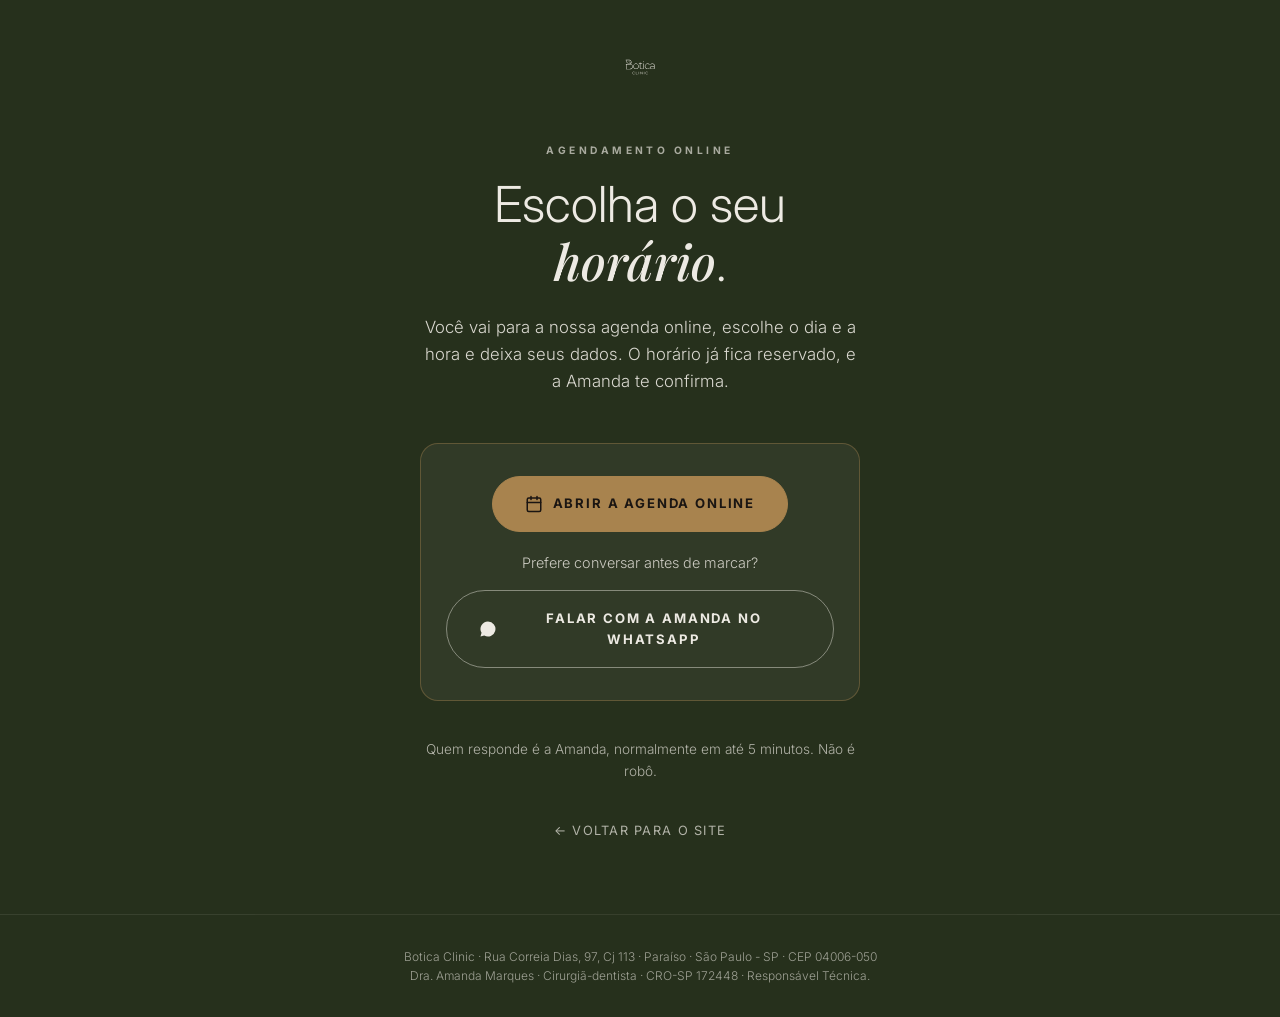
==== commit 939cf1ea: "agendar: branded booking page routing to Simples Dental online scheduling + WhatsApp fallback" ====
--- a/agendar/index.html
+++ b/agendar/index.html
@@ -3,272 +3,81 @@
 <head>
 <meta charset="UTF-8">
 <meta name="viewport" content="width=device-width, initial-scale=1.0">
-<title>Agendar avaliação | Botic Odontologia</title>
+<title>Agendar avaliação | Botica Clinic</title>
+<meta name="description" content="Agende sua avaliação na Botica Clinic com a Dra. Amanda Marques, no Paraíso, São Paulo. Escolha o dia e o horário pela nossa agenda online.">
 <meta name="robots" content="noindex,nofollow">
+<link rel="canonical" href="https://boticaestetica.com/agendar/">
+<link rel="icon" type="image/svg+xml" href="/homepagev2/botica-mark.svg">
 <link rel="preconnect" href="https://fonts.googleapis.com">
 <link rel="preconnect" href="https://fonts.gstatic.com" crossorigin>
 <link href="https://fonts.googleapis.com/css2?family=Inter:wght@300;400;600;700&family=Playfair+Display:ital,wght@0,500;1,500;1,600&display=swap" rel="stylesheet">
 <style>
 :root{
-  --nude:#EFE3DB; --olive:#656237; --olive-deep:#4C4A28; --cream:#E9DFD4; --cream-hi:#FBF6EF;
-  --esp:#141210; --rose:#C9A38C; --brown:#7B5743;
+  --linho:#EDEAE3; --verde:#7E9E4E; --forest:#26301C; --terra:#C8572A; --argila:#A9563A;
+  --esp:#1A1512; --latao:#A8834E; --gold:#C9A24E;
   --sans:'Inter',-apple-system,system-ui,sans-serif; --serif:'Playfair Display',Georgia,serif;
 }
 *{margin:0;padding:0;box-sizing:border-box}
-body{font-family:var(--sans);background:var(--esp);color:var(--cream);line-height:1.6;-webkit-font-smoothing:antialiased;min-height:100vh}
-
-.wrap{max-width:840px;margin:0 auto;padding:6vh 7% 12vh}
-.mono{font-family:var(--serif);font-style:italic;font-weight:600;font-size:1.6rem;text-align:center}
-.mono small{display:block;font-family:var(--sans);font-style:normal;font-weight:400;font-size:.55rem;letter-spacing:.42em;text-transform:uppercase;margin-top:.2rem;opacity:.72}
-
-.head{text-align:center;margin:5vh 0 1rem}
-.eyebrow{font-size:.63rem;letter-spacing:.36em;text-transform:uppercase;font-weight:600;opacity:.6;margin-bottom:1rem}
-h1{font-weight:300;font-size:clamp(1.9rem,5.4vw,3rem);line-height:1.15}
+body{font-family:var(--sans);background:var(--forest);color:var(--linho);line-height:1.6;-webkit-font-smoothing:antialiased;min-height:100vh;display:flex;flex-direction:column}
+.wrap{max-width:620px;margin:0 auto;padding:5vh 7% 8vh;flex:1;display:flex;flex-direction:column;justify-content:center;text-align:center}
+.brand{margin-bottom:5vh}
+.brand img{height:44px;width:auto}
+.eyebrow{font-size:.64rem;letter-spacing:.34em;text-transform:uppercase;font-weight:700;opacity:.66;margin-bottom:1.1rem}
+h1{font-weight:300;font-size:clamp(2rem,6vw,3.1rem);line-height:1.14}
 h1 i{font-family:var(--serif);font-style:italic;font-weight:500}
-.sub{font-weight:300;font-size:1rem;opacity:.82;max-width:34em;margin:1.2rem auto 0}
-.hr{width:44px;height:2px;background:var(--rose);border:none;margin:2.4rem auto}
-
-/* ---- steps ---- */
-.stepnum{display:flex;align-items:center;gap:.7rem;margin:3rem 0 1.1rem}
-.stepnum b{width:26px;height:26px;border-radius:50%;background:var(--rose);color:var(--esp);display:flex;align-items:center;justify-content:center;font-size:.78rem;font-weight:700;flex-shrink:0}
-.stepnum span{font-size:.68rem;letter-spacing:.24em;text-transform:uppercase;font-weight:700;opacity:.75}
-
-/* ---- day picker ---- */
-.days{display:flex;gap:.6rem;overflow-x:auto;padding-bottom:.7rem;scrollbar-width:thin}
-.days::-webkit-scrollbar{height:4px}
-.days::-webkit-scrollbar-thumb{background:rgba(201,163,140,.4);border-radius:4px}
-.day{flex:0 0 auto;min-width:74px;padding:.85rem .5rem;border-radius:12px;border:1px solid rgba(233,223,212,.22);background:rgba(255,255,255,.05);text-align:center;cursor:pointer;transition:all .2s}
-.day:hover{border-color:var(--rose);transform:translateY(-2px)}
-.day.on{background:var(--rose);border-color:var(--rose);color:var(--esp)}
-.day .dow{font-size:.6rem;letter-spacing:.16em;text-transform:uppercase;font-weight:700;opacity:.7}
-.day .num{font-family:var(--serif);font-style:italic;font-size:1.5rem;font-weight:600;line-height:1.2}
-.day .mon{font-size:.62rem;opacity:.7;text-transform:uppercase;letter-spacing:.1em}
-.day.on .dow,.day.on .mon{opacity:.85}
-
-/* ---- time slots ---- */
-.times{display:grid;grid-template-columns:repeat(auto-fill,minmax(96px,1fr));gap:.6rem}
-.slot{padding:.85rem .4rem;border-radius:10px;border:1px solid rgba(233,223,212,.22);background:rgba(255,255,255,.05);text-align:center;cursor:pointer;font-size:.92rem;font-weight:600;transition:all .2s}
-.slot:hover{border-color:var(--rose);background:rgba(201,163,140,.14)}
-.slot.on{background:var(--rose);border-color:var(--rose);color:var(--esp)}
-.empty{opacity:.55;font-weight:300;font-size:.92rem;padding:1.4rem 0}
-
-/* ---- confirm ---- */
-.confirm{margin-top:2.6rem;border:1.5px solid var(--rose);border-radius:16px;padding:1.6rem;background:rgba(201,163,140,.08);opacity:0;transform:translateY(10px);transition:all .35s;pointer-events:none}
-.confirm.on{opacity:1;transform:none;pointer-events:auto}
-.confirm .lb{font-size:.63rem;letter-spacing:.24em;text-transform:uppercase;font-weight:700;opacity:.65;margin-bottom:.5rem}
-.confirm .pick{font-family:var(--serif);font-style:italic;font-weight:600;font-size:1.5rem;color:var(--rose);margin-bottom:.4rem}
-.confirm p{font-size:.88rem;font-weight:300;opacity:.85}
-.btn{display:inline-flex;align-items:center;gap:.6rem;margin-top:1.4rem;padding:1.05rem 1.9rem;border-radius:999px;background:var(--rose);color:var(--esp);text-decoration:none;font-size:.8rem;letter-spacing:.14em;text-transform:uppercase;font-weight:700;transition:all .25s;border:none;cursor:pointer;font-family:var(--sans)}
-.btn:hover{background:#d8b39d;transform:translateY(-2px)}
-.btn svg{width:18px;height:18px}
-
-.alt{margin-top:3.5rem;padding-top:2rem;border-top:1px solid rgba(233,223,212,.14);text-align:center}
-.alt p{font-size:.9rem;font-weight:300;opacity:.78}
-.alt a{color:var(--rose);font-weight:600;text-decoration:none;border-bottom:1px solid rgba(201,163,140,.4)}
-
-footer{text-align:center;margin-top:4rem;font-size:.72rem;opacity:.5;font-weight:300;line-height:1.8}
-footer a{color:inherit}
-.pend{background:rgba(201,163,140,.28);border-bottom:1px dashed var(--rose);padding:0 .2rem;border-radius:3px}
-
-@media(max-width:600px){
-  .wrap{padding:5vh 6% 10vh}
-  .times{grid-template-columns:repeat(auto-fill,minmax(80px,1fr))}
-}
+.sub{font-weight:300;font-size:1.05rem;opacity:.9;max-width:34em;margin:1.4rem auto 0}
+.card{margin:3rem auto 0;max-width:34em;border:1px solid rgba(168,131,78,.4);border-radius:18px;padding:2rem 1.6rem;background:rgba(255,255,255,.05)}
+.btn{display:inline-flex;align-items:center;justify-content:center;gap:.6rem;padding:1.05rem 2rem;border-radius:999px;font-size:.82rem;letter-spacing:.14em;text-transform:uppercase;font-weight:700;text-decoration:none;transition:all .2s;border:1px solid transparent;cursor:pointer}
+.btn-p{background:var(--latao);color:var(--esp);border-color:var(--latao)}
+.btn-p:hover{background:#bb9560;transform:translateY(-2px)}
+.btn-s{background:transparent;color:var(--linho);border-color:rgba(237,234,227,.45);margin-top:1rem}
+.btn-s:hover{background:var(--argila);border-color:var(--argila)}
+.btn svg{width:18px;height:18px;flex-shrink:0}
+.note{font-size:.9rem;opacity:.82;font-weight:300;margin-top:1.2rem}
+.micro{font-size:.85rem;opacity:.7;font-weight:300;margin-top:2.4rem}
+.back{display:inline-block;margin-top:2.4rem;font-size:.8rem;letter-spacing:.1em;text-transform:uppercase;color:var(--linho);opacity:.7;text-decoration:none}
+.back:hover{opacity:1}
+.legal{border-top:1px solid rgba(237,234,227,.14);padding:2rem 7%;text-align:center;font-size:.75rem;opacity:.6;font-weight:300;line-height:1.6}
 </style>
 </head>
 <body>
-<div class="wrap">
+  <div class="wrap">
+    <a class="brand" href="/homepagev2/" aria-label="Botica Clinic, início">
+      <img src="/homepagev2/botica-logo-light.svg" alt="Botica Clinic">
+    </a>
+    <p class="eyebrow">Agendamento online</p>
+    <h1>Escolha o seu <i>horário</i>.</h1>
+    <p class="sub">Você vai para a nossa agenda online, escolhe o dia e a hora e deixa seus dados. O horário já fica reservado, e a Amanda te confirma.</p>
 
-  <div class="mono">AM<small>Botic Odontologia</small></div>
+    <div class="card">
+      <a class="btn btn-p" href="https://app.simplesdental.com/simples/agendamento/boticaclinic" target="_blank" rel="noopener">
+        <svg viewBox="0 0 24 24" fill="none" stroke="currentColor" stroke-width="2" stroke-linecap="round" stroke-linejoin="round"><rect x="3" y="4" width="18" height="18" rx="2"/><path d="M16 2v4M8 2v4M3 10h18"/></svg>
+        Abrir a agenda online
+      </a>
+      <p class="note">Prefere conversar antes de marcar?</p>
+      <a class="btn btn-s" id="wa" href="https://wa.me/5511970873407" target="_blank" rel="noopener">
+        <svg viewBox="0 0 24 24" fill="currentColor"><path d="M17.5 14.4c-.3-.2-1.7-.9-2-1-.3-.1-.5-.1-.7.1-.2.3-.7 1-.9 1.2-.2.2-.3.2-.6.1-.3-.2-1.2-.5-2.3-1.4-.9-.8-1.4-1.7-1.6-2-.2-.3 0-.5.1-.6l.5-.5c.1-.2.2-.3.3-.5 0-.2 0-.4-.1-.5 0-.2-.7-1.6-.9-2.2-.2-.6-.5-.5-.7-.5h-.6c-.2 0-.5.1-.8.4-.3.3-1 1-1 2.4s1.1 2.8 1.2 3c.2.2 2.1 3.2 5.1 4.5.7.3 1.3.5 1.7.6.7.2 1.4.2 1.9.1.6-.1 1.7-.7 2-1.4.2-.7.2-1.3.2-1.4-.1-.2-.3-.2-.5-.4M12 2a10 10 0 0 0-8.6 15.1L2 22l5-1.3A10 10 0 1 0 12 2"/></svg>
+        Falar com a Amanda no WhatsApp
+      </a>
+    </div>
 
-  <div class="head">
-    <p class="eyebrow">Avaliação · São Paulo</p>
-    <h1>Escolha o melhor dia<br>pro seu <i>sorriso</i>.</h1>
-    <p class="sub">Uma hora, comigo. A gente conversa, eu conheço sua boca de perto, e você sai sabendo exatamente o que faz sentido pra você.</p>
+    <p class="micro">Quem responde é a Amanda, normalmente em até 5 minutos. Não é robô.</p>
+    <a class="back" href="/homepagev2/">← Voltar para o site</a>
   </div>
 
-  <hr class="hr">
-
-  <div class="stepnum"><b>1</b><span>Escolha o dia</span></div>
-  <div class="days" id="days"></div>
-
-  <div class="stepnum"><b>2</b><span>Escolha o horário</span></div>
-  <div class="times" id="times"><p class="empty">Selecione um dia acima.</p></div>
-
-  <div class="confirm" id="confirm">
-    <p class="lb">Seu horário</p>
-    <p class="pick" id="pick"></p>
-    <p>Toque abaixo e o WhatsApp abre com esse horário já escrito. Eu confirmo com você em seguida, pessoalmente.</p>
-    <button class="btn" id="go">
-      <svg viewBox="0 0 24 24" fill="currentColor"><path d="M17.5 14.4c-.3-.2-1.7-.9-2-1-.3-.1-.5-.1-.7.1-.2.3-.7 1-.9 1.2-.2.2-.3.2-.6.1-.3-.2-1.2-.5-2.3-1.4-.9-.8-1.4-1.7-1.6-2-.2-.3 0-.5.1-.6l.5-.5c.1-.2.2-.3.3-.5 0-.2 0-.4-.1-.5 0-.2-.7-1.6-.9-2.2-.2-.6-.5-.5-.7-.5h-.6c-.2 0-.5.1-.8.4-.3.3-1 1-1 2.4s1.1 2.8 1.2 3c.2.2 2.1 3.2 5.1 4.5.7.3 1.3.5 1.7.6.7.2 1.4.2 1.9.1.6-.1 1.7-.7 2-1.4.2-.7.2-1.3.2-1.4-.1-.2-.3-.2-.5-.4M12 2a10 10 0 0 0-8.6 15.1L2 22l5-1.3A10 10 0 1 0 12 2m0 18.2c-1.6 0-3.2-.4-4.6-1.3l-.3-.2-3.1.8.8-3-.2-.3A8.2 8.2 0 1 1 12 20.2"/></svg>
-      Confirmar no WhatsApp
-    </button>
+  <div class="legal">
+    <p>Botica Clinic · Rua Correia Dias, 97, Cj 113 · Paraíso · São Paulo - SP · CEP 04006-050</p>
+    <p>Dra. Amanda Marques · Cirurgiã-dentista · CRO-SP 172448 · Responsável Técnica.</p>
   </div>
 
-  <div class="alt">
-    <p>Prefere só conversar antes? <a id="justtalk" href="#">Me manda uma mensagem.</a><br>
-    Pode perguntar qualquer coisa, inclusive valores. Não te compromete com nada.</p>
-  </div>
-
-  <footer>
-    Dra. Amanda Marques · Cirurgiã-dentista · <span class="pend" id="crof">CRO-SP [número]</span><br>
-    Botic Odontologia · São Paulo · Inauguração 20 de agosto<br>
-    <a href="/politica-de-privacidade/">Política de Privacidade</a>
-  </footer>
-
-</div>
-
-<script>
-/* =======================================================================
-   /agendar/  —  the one booking link Botic owns.
-
-   Put THIS url everywhere: Instagram bio, WhatsApp, cards, Google Business.
-   https://boticaestetica.com/agendar/     Never a raw vendor URL.
-
-   HOW IT WORKS TODAY (no API needed):
-     Patient picks day + time -> WhatsApp opens with that slot pre-written
-     -> Amanda confirms by hand. A real, working funnel. Nobody books into
-     a void, because a human always confirms.
-
-   WHEN CLINICORP'S API IS LIVE:
-     Only buildSlots() and the confirm handler change. Everything the
-     patient sees stays identical. See clinicorp/ARCHITECTURE.md.
-   ======================================================================= */
-const CFG = {
-  whatsapp:  "5511957876692",
-
-  // First day the clinic can see patients. Doors open 20 Aug 2026.
-  firstDay:  "2026-08-20",
-
-  // How many days forward to offer.
-  daysAhead: 24,
-
-  // Working hours. 0=Sun ... 6=Sat.  [] = closed that day.
-  hours: {
-    1: ["09:00","10:00","11:00","14:00","15:00","16:00","17:00"], // seg
-    2: ["09:00","10:00","11:00","14:00","15:00","16:00","17:00"], // ter
-    3: ["09:00","10:00","11:00","14:00","15:00","16:00","17:00"], // qua
-    4: ["09:00","10:00","11:00","14:00","15:00","16:00","17:00"], // qui
-    5: ["09:00","10:00","11:00","14:00","15:00","16:00"],         // sex
-    6: ["09:00","10:00","11:00"],                                 // sab
-    0: []                                                          // dom - fechado
-  },
-
-  // Leave FALSE. Turning this on shows some slots as already taken, which
-  // manufactures scarcity that isn't real. Once the clinic has actual
-  // bookings the scarcity will be real - don't fake it before then.
-  simulateBookedSlots: false
-};
-
-const DOW   = ["dom","seg","ter","qua","qui","sex","sáb"];
-const MONTH = ["jan","fev","mar","abr","mai","jun","jul","ago","set","out","nov","dez"];
-const DOWFULL = ["domingo","segunda","terça","quarta","quinta","sexta","sábado"];
-
-let selDay = null, selTime = null;
-
-/* ---- build the list of open days ---- */
-function buildDays(){
-  const out = [];
-  const start = new Date(CFG.firstDay + "T00:00:00");
-  for (let i = 0; i < CFG.daysAhead; i++){
-    const d = new Date(start);
-    d.setDate(start.getDate() + i);
-    if ((CFG.hours[d.getDay()] || []).length) out.push(d);
-  }
-  return out;
-}
-
-/* ---- deterministic "taken" slots, stable across reloads (only if enabled) ---- */
-function isTaken(d, t){
-  if (!CFG.simulateBookedSlots) return false;
-  const seed = d.getDate() * 31 + parseInt(t) * 7 + d.getMonth();
-  return (seed % 5) === 0;
-}
-
-function renderDays(){
-  const box = document.getElementById("days");
-  box.innerHTML = "";
-  buildDays().forEach(function(d){
-    const el = document.createElement("div");
-    el.className = "day";
-    el.innerHTML = '<div class="dow">' + DOW[d.getDay()] + '</div>' +
-                   '<div class="num">' + d.getDate() + '</div>' +
-                   '<div class="mon">' + MONTH[d.getMonth()] + '</div>';
-    el.onclick = function(){
-      document.querySelectorAll(".day").forEach(function(x){ x.classList.remove("on"); });
-      el.classList.add("on");
-      selDay = d; selTime = null;
-      renderTimes();
-      updateConfirm();
-    };
-    box.appendChild(el);
-  });
-}
-
-function renderTimes(){
-  const box = document.getElementById("times");
-  box.innerHTML = "";
-  if (!selDay){ box.innerHTML = '<p class="empty">Selecione um dia acima.</p>'; return; }
-
-  const open = (CFG.hours[selDay.getDay()] || []).filter(function(t){ return !isTaken(selDay, t); });
-  if (!open.length){
-    box.innerHTML = '<p class="empty">Esse dia lotou. Escolhe outro, ou me chama que a gente dá um jeito.</p>';
-    return;
-  }
-  open.forEach(function(t){
-    const el = document.createElement("div");
-    el.className = "slot";
-    el.textContent = t;
-    el.onclick = function(){
-      document.querySelectorAll(".slot").forEach(function(x){ x.classList.remove("on"); });
-      el.classList.add("on");
-      selTime = t;
-      updateConfirm();
-    };
-    box.appendChild(el);
-  });
-}
-
-function prettyPick(){
-  if (!selDay || !selTime) return "";
-  return DOWFULL[selDay.getDay()] + ", " + selDay.getDate() + " de " +
-         ["janeiro","fevereiro","março","abril","maio","junho","julho",
-          "agosto","setembro","outubro","novembro","dezembro"][selDay.getMonth()] +
-         ", às " + selTime;
-}
-
-function updateConfirm(){
-  const c = document.getElementById("confirm");
-  if (selDay && selTime){
-    document.getElementById("pick").textContent = prettyPick();
-    c.classList.add("on");
-  } else {
-    c.classList.remove("on");
-  }
-}
-
-/* ---- WhatsApp handoff. Source-tagged for the Monday scoreboard. ---- */
-function waLink(msg){
-  return "https://wa.me/" + CFG.whatsapp + "?text=" + encodeURIComponent(msg);
-}
-
-const src = new URLSearchParams(location.search).get("s") || "DIRETO";
-
-document.getElementById("go").onclick = function(){
-  if (!selDay || !selTime) return;
-  const iso = selDay.toISOString().slice(0,10);
-  const msg = "Oi Amanda! Quero agendar minha avaliação.\n\n" +
-              "📅 " + prettyPick() + "\n\n" +
-              "Vim pelo site. [SITE-AGENDAR-" + src + "|" + iso + " " + selTime + "]";
-  window.open(waLink(msg), "_blank", "noopener");
-};
-
-document.getElementById("justtalk").href =
-  waLink("Oi Amanda! Vim pelo site. SORRISO. Queria conversar antes de marcar. [SITE-AGENDAR-CONVERSA-" + src + "]");
-document.getElementById("justtalk").target = "_blank";
-document.getElementById("justtalk").rel = "noopener";
-
-renderDays();
-</script>
+  <script>
+  // Source-tag the WhatsApp fallback from the ?s= parameter, keep booking primary.
+  (function(){
+    var s=new URLSearchParams(location.search).get('s')||'AGENDAR';
+    var wa=document.getElementById('wa');
+    var msg="Oi Amanda! Vim pelo site pela página de agendamento. Quero marcar uma avaliação. [SITE-V2-"+s.toUpperCase().replace(/[^A-Z0-9]+/g,'-')+"]";
+    wa.href="https://wa.me/5511970873407?text="+encodeURIComponent(msg);
+  })();
+  </script>
 </body>
 </html>
